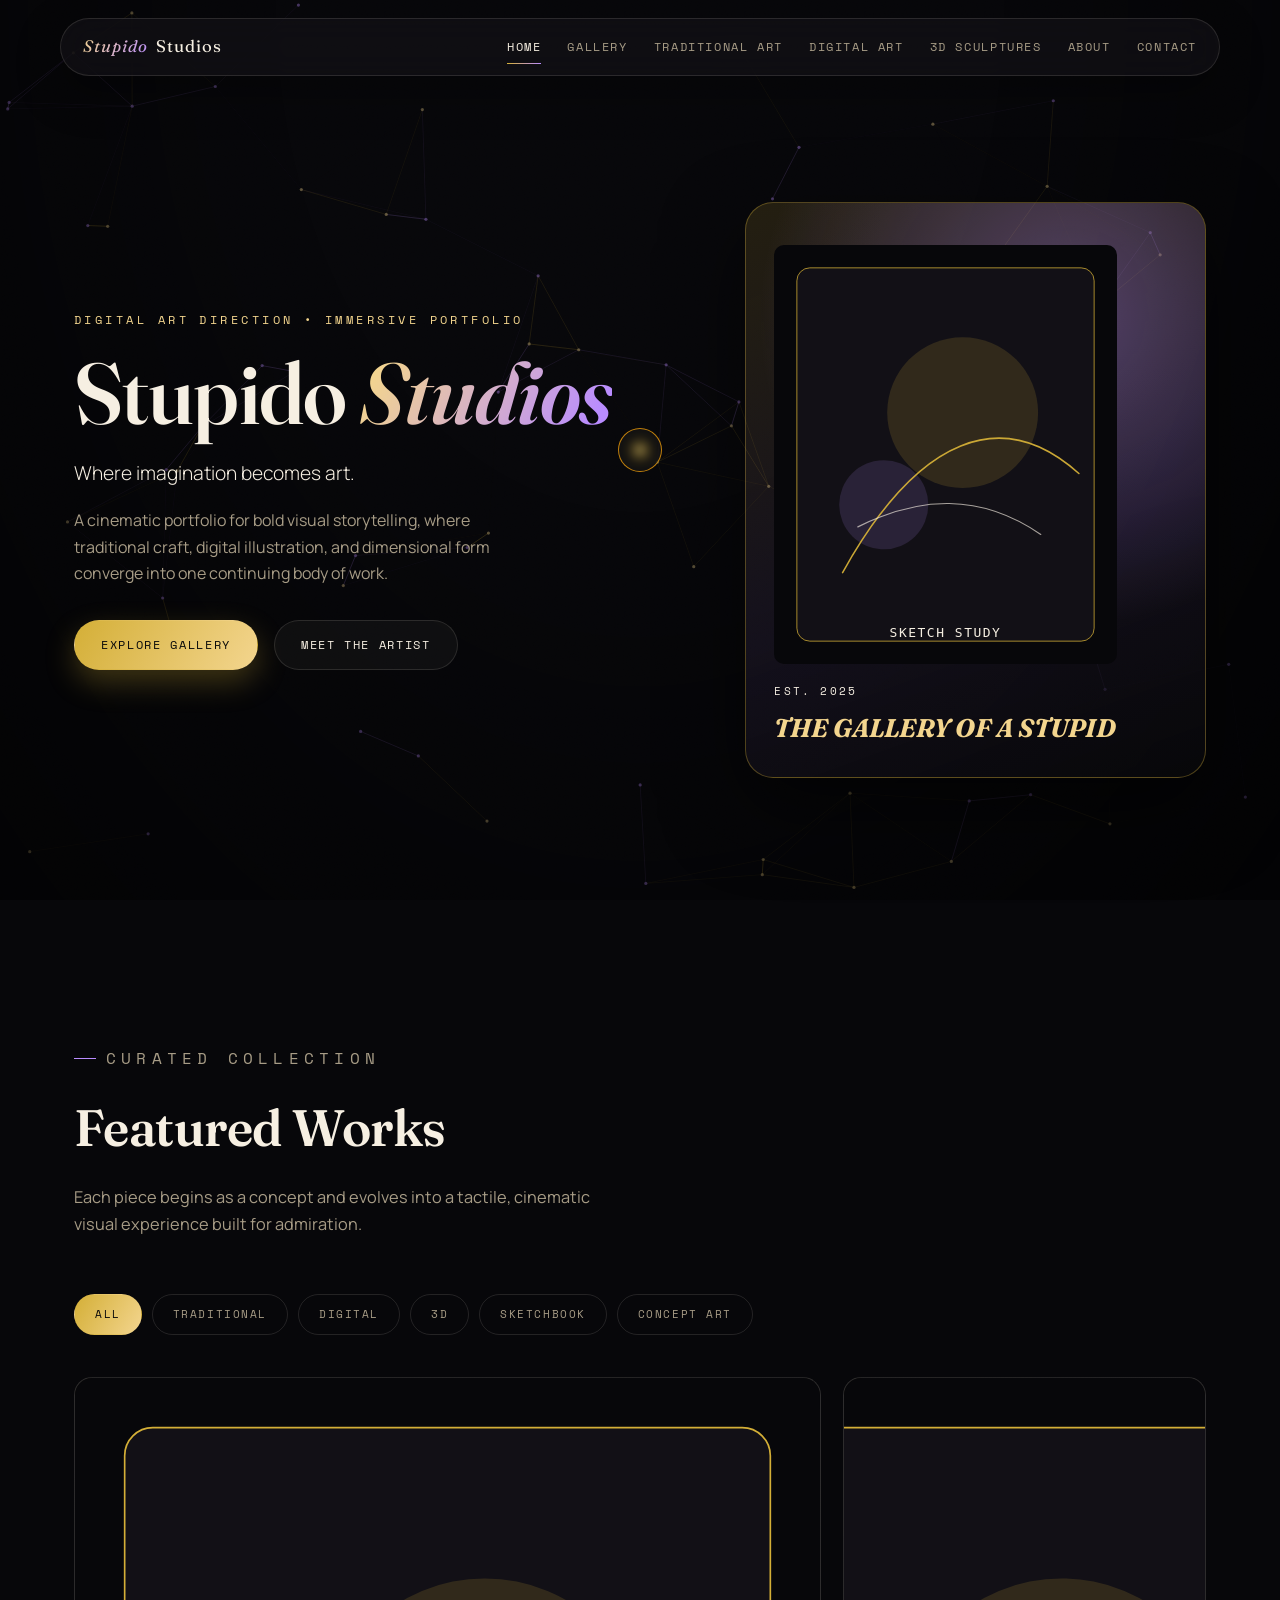
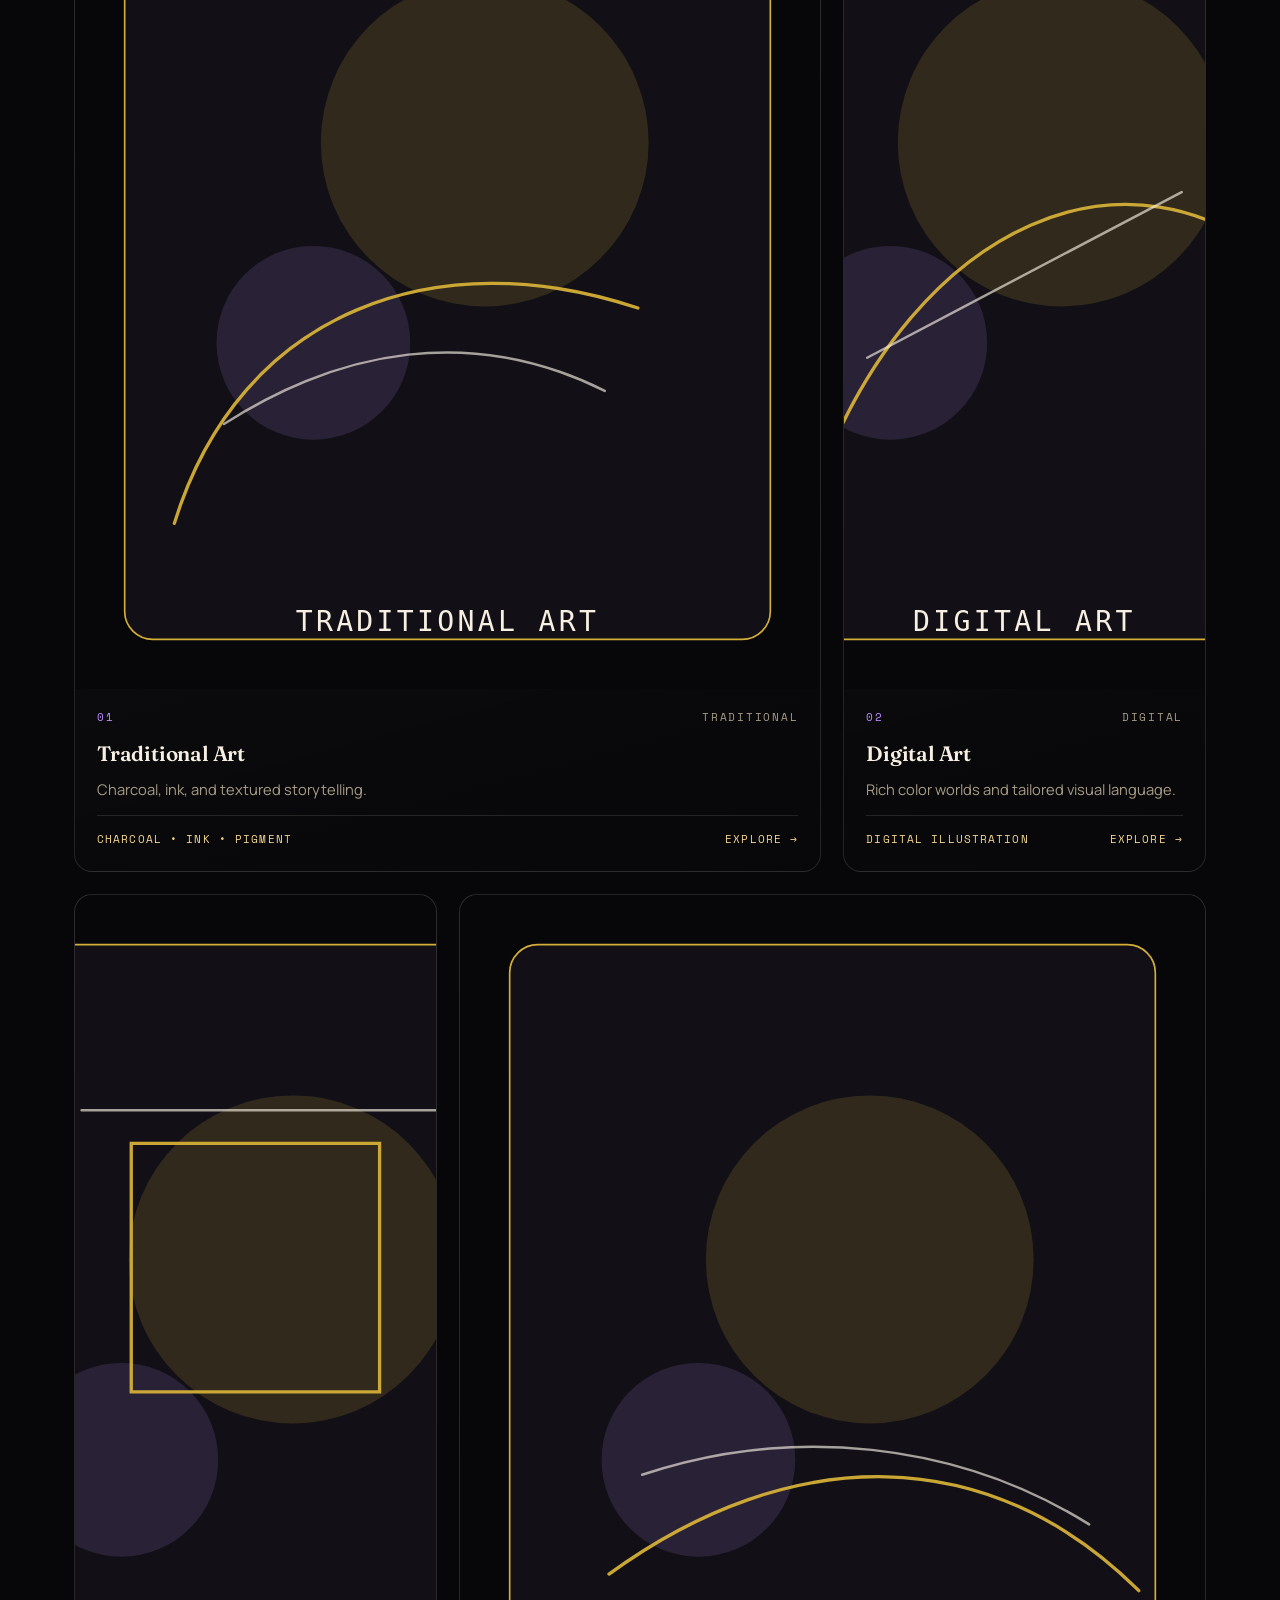
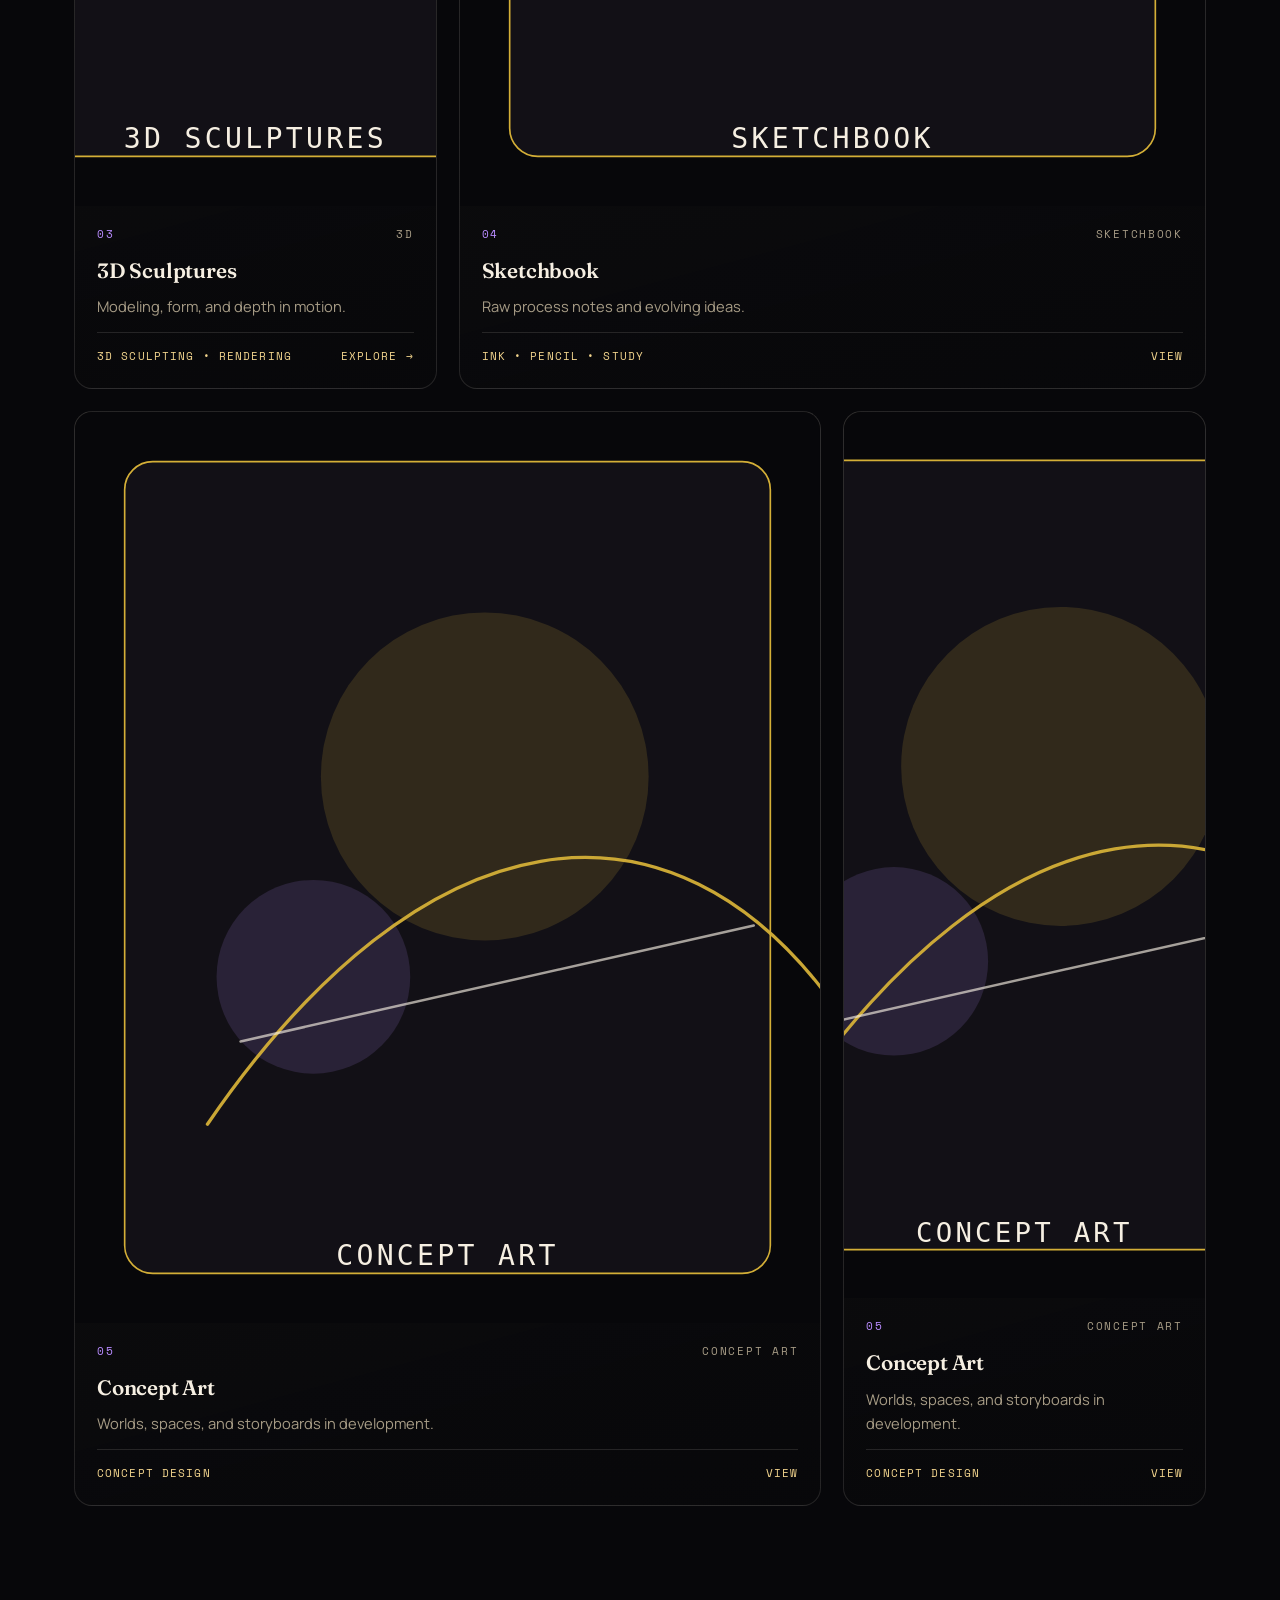
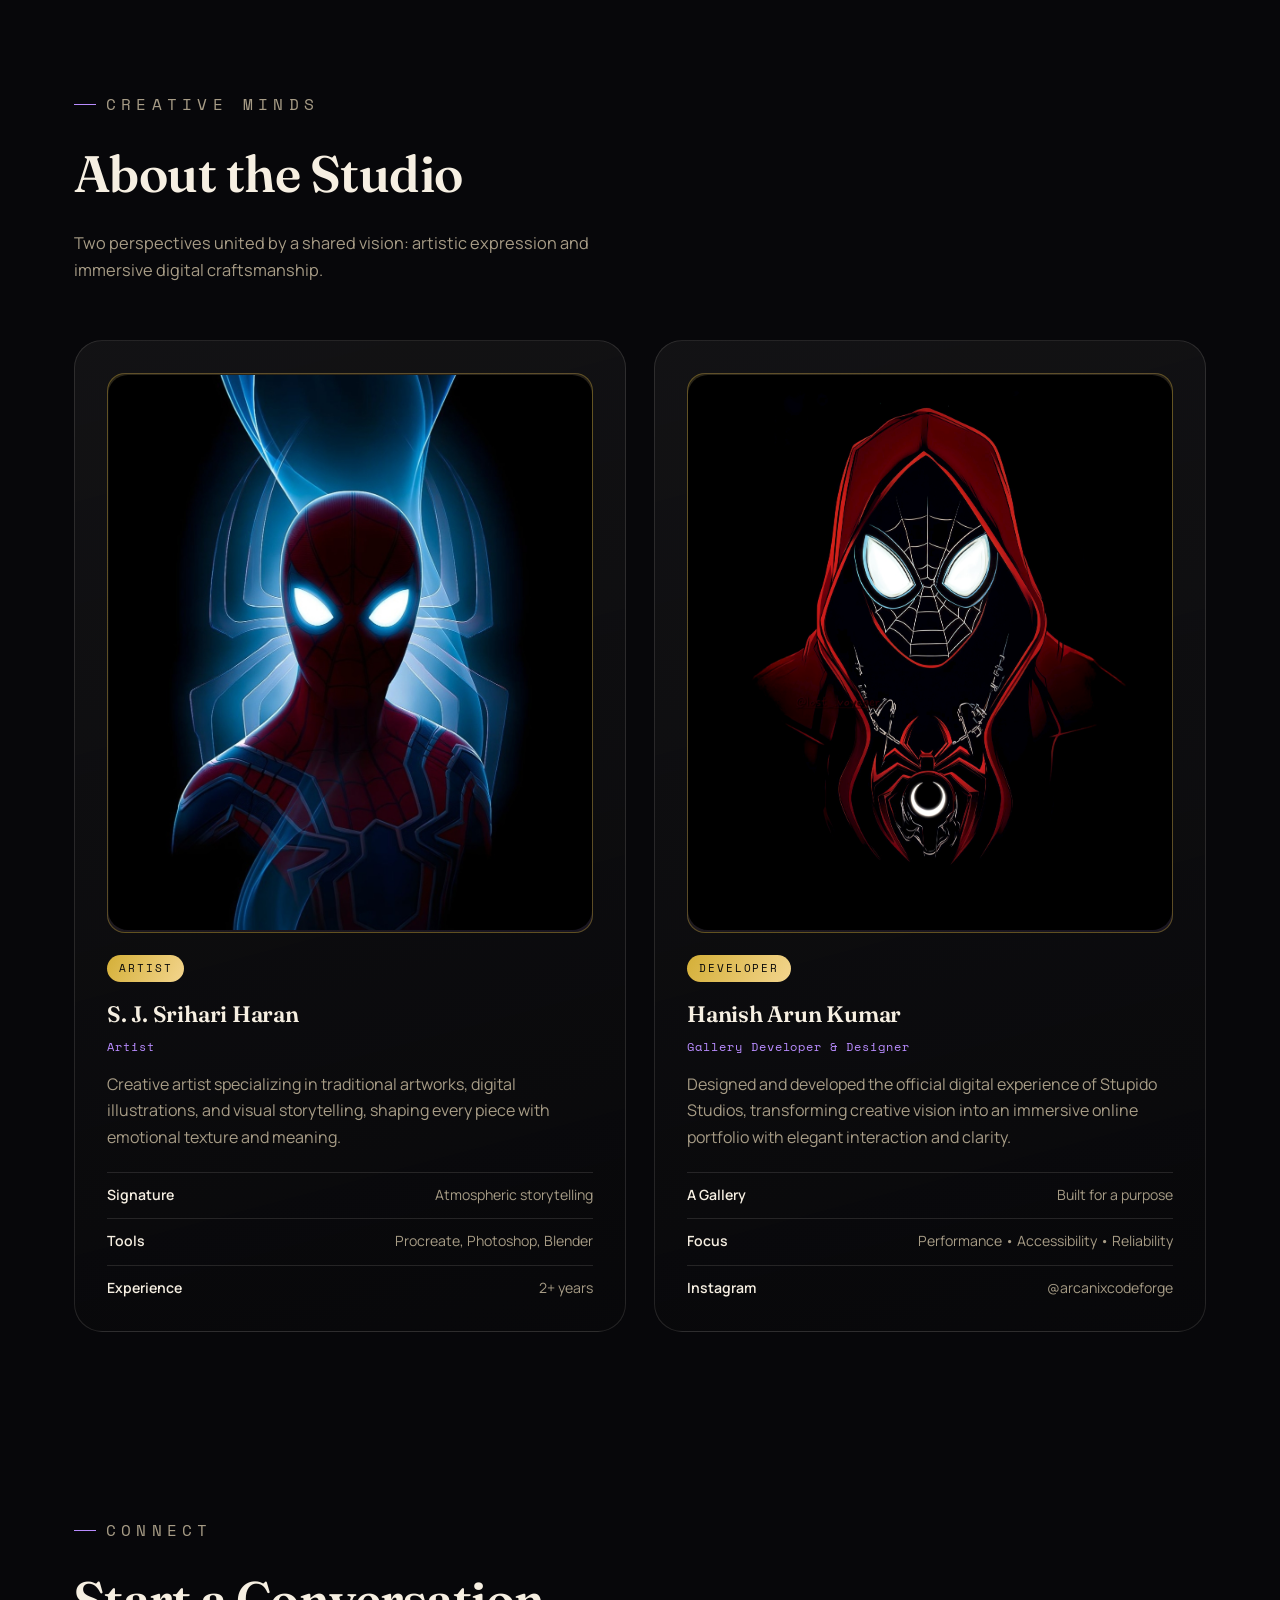
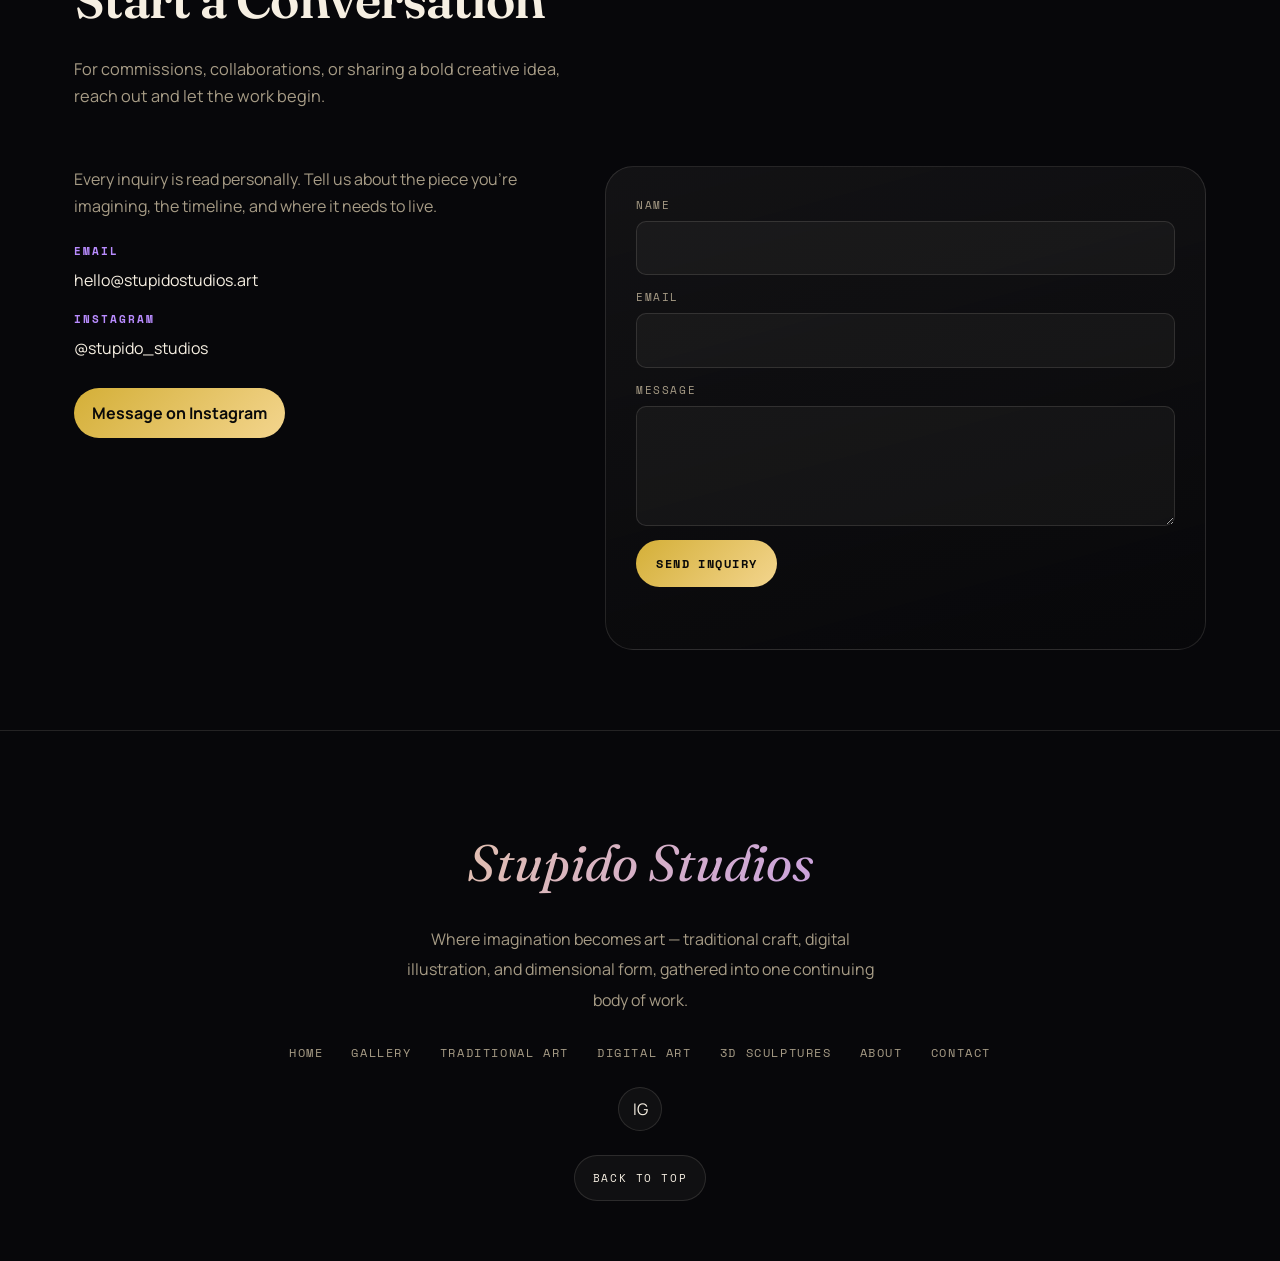
==== index.html @ 46f59fe4 "Add files via upload" ====
<!DOCTYPE html>
<!DOCTYPE html>
<html lang="en">
<head>
<meta charset="utf-8"/>
<meta content="width=device-width, initial-scale=1.0" name="viewport"/>
<meta content="Stupido Studios is a cinematic portfolio showcasing premium artwork, digital storytelling, and immersive creative direction." name="description"/>
<meta content="#07070a" name="theme-color"/>
<link href="data:image/svg+xml,%3Csvg xmlns='http://www.w3.org/2000/svg' viewBox='0 0 100 100'%3E%3Crect width='100' height='100' rx='20' fill='%2307070a'/%3E%3Ctext x='50' y='68' font-size='58' text-anchor='middle' fill='%23d4af37' font-family='Georgia,serif' font-style='italic'%3ES%3C/text%3E%3C/svg%3E" rel="icon"/>
<meta content="Stupido Studios | Premium Portfolio" property="og:title"/>
<meta content="Stupido Studios is a cinematic portfolio showcasing premium artwork, digital storytelling, and immersive creative direction." property="og:description"/>
<meta content="website" property="og:type"/>
<link href="index.html" rel="canonical"/>
<meta content="assets/traditional-art.svg" property="og:image"/>
<meta content="index.html" property="og:url"/>
<title>Stupido Studios | Premium Portfolio</title>
<script>document.documentElement.classList.add('js');</script>
<link href="https://fonts.googleapis.com" rel="preconnect"/>
<link crossorigin="" href="https://fonts.gstatic.com" rel="preconnect"/>
<link href="https://fonts.googleapis.com/css2?family=Fraunces:ital,opsz,wght@0,9..144,300;0,9..144,600;1,9..144,500;1,9..144,600&amp;family=Manrope:wght@300;400;500;600;700;800&amp;family=Space+Mono:wght@400;700&amp;display=swap" rel="stylesheet"/>
<link href="styles.css" rel="stylesheet"/>
<script type="application/ld+json">{
  "@context": "https://schema.org",
  "@graph": [
    {
      "@type": "Person",
      "@id": "index.html#artist",
      "name": "S. J. Srihari Haran",
      "url": "index.html",
      "sameAs": [
        "https://www.instagram.com/stupido_studios"
      ]
    },
    {
      "@type": "CreativeWork",
      "@id": "index.html#traditional-art",
      "name": "Traditional Art",
      "description": "Traditional Art collection by S. J. Srihari Haran at Stupido Studios — an elegant online gallery of handmade artworks.",
      "creator": {
        "@id": "index.html#artist"
      },
      "url": "T_arts.html",
      "image": "assets/traditional-art.svg"
    },
    {
      "@type": "CreativeWork",
      "@id": "index.html#digital-art",
      "name": "Digital Art",
      "description": "Digital Art collection by S. J. Srihari Haran at Stupido Studios — vivid digital illustration and concept work.",
      "creator": {
        "@id": "index.html#artist"
      },
      "url": "Digi_arts.html",
      "image": "assets/nocturne-portrait.svg"
    },
    {
      "@type": "CreativeWork",
      "@id": "index.html#3d-sculptures",
      "name": "3D Sculptures",
      "description": "3D Sculpture collection by S. J. Srihari Haran at Stupido Studios — character, creature, and hard-surface design.",
      "creator": {
        "@id": "index.html#artist"
      },
      "url": "3D_sculpts.html",
      "image": "assets/character-sculpt.svg"
    }
  ]
}</script>
</head>
<body>
<a class="skip-link" href="#main-content">Skip to content</a>
<canvas aria-hidden="true" id="ink-canvas"></canvas>
<div aria-hidden="true" class="grain-overlay"></div>
<div aria-hidden="true" class="vignette"></div>
<div class="loading-screen" id="loading-screen">
<div class="loading-screen__content">
<div class="loading-mark">Stupido</div>
<div class="loading-screen__label">Studios</div>
<div class="loading-bar"><span></span></div>
</div>
</div>
<header class="site-header">
<a class="brand" href="index.html"><span>Stupido</span> Studios</a>
<button aria-expanded="false" aria-label="Toggle navigation" class="menu-toggle magnetic" type="button">☰</button>
<nav aria-label="Primary navigation" class="site-nav">
<a class="nav-link active" href="index.html#home">Home</a>
<a class="nav-link" href="index.html#gallery">Gallery</a>
<a class="nav-link" href="T_arts.html">Traditional Art</a>
<a class="nav-link" href="Digi_arts.html">Digital Art</a>
<a class="nav-link" href="3D_sculpts.html">3D Sculptures</a>
<a class="nav-link" href="index.html#about">About</a>
<a class="nav-link" href="index.html#contact">Contact</a>
</nav>
</header>
<main id="main-content">
<section class="hero" id="home">
<div class="hero-inner">
<div class="hero-content reveal">
<div class="hero-eyebrow-row"><span class="hero-kicker">Digital Art Direction • Immersive Portfolio</span></div>
<h1>Stupido <em>Studios</em></h1>
<p class="hero-subtitle">Where imagination becomes art.</p>
<p class="hero-intro">A cinematic portfolio for bold visual storytelling, where traditional craft, digital illustration, and dimensional form converge into one continuing body of work.</p>
<div class="hero-actions">
<a class="btn btn-primary magnetic" href="#gallery">Explore Gallery</a><a class="btn btn-secondary magnetic" href="#about">Meet the Artist</a>
</div>
</div>
<div aria-hidden="true" class="hero-plate reveal">
<div class="hero-plate-tag">

<img alt="Stupido Studios Logo" src="assets/sketch-study.svg" height="85%" width="85%" style="border-radius: 10px;"/><br>
  Est. 2025
  <strong>The Gallery of a Stupid</strong>

</div>
</div>
</div>
</section>
<section class="section" id="gallery">
<div class="section-heading reveal">
<p class="eyebrow">Curated Collection</p>
<h2>Featured Works</h2>
<p>Each piece begins as a concept and evolves into a tactile, cinematic visual experience built for admiration.</p>
</div>
<div class="gallery-filters reveal">
<button class="filter-chip magnetic active" data-filter="all" type="button">All</button>
<button class="filter-chip magnetic" data-filter="Traditional" type="button">Traditional</button>
<button class="filter-chip magnetic" data-filter="Digital" type="button">Digital</button>
<button class="filter-chip magnetic" data-filter="3D" type="button">3D</button>
<button class="filter-chip magnetic" data-filter="Sketchbook" type="button">Sketchbook</button>
<button class="filter-chip magnetic" data-filter="Concept Art" type="button">Concept Art</button>
</div>
<div class="gallery-grid">
<article class="plate reveal plate--wide" data-category="Traditional" data-description="Layered charcoal, ink, and pigment compositions that capture atmosphere and emotion through hand-crafted detail." data-dimensions="24 × 36 in" data-image="assets/traditional-art.svg" data-medium="Charcoal • Ink • Pigment" data-title="Traditional Art" data-year="2024">
<div class="plate-visual"><img alt="Traditional Art" data-srcset="" loading="lazy" sizes="(max-width: 720px) 100vw, (max-width: 980px) 50vw, 33vw" src="assets/traditional-art.svg"/></div>
<div class="plate-content">
<div class="plate-meta"><span>01</span><span>Traditional</span></div>
<h3>Traditional Art</h3>
<p>Charcoal, ink, and textured storytelling.</p>
<div class="plate-foot"><span>Charcoal • Ink • Pigment</span><a class="card-link" href="T_arts.html" onclick="event.stopPropagation()">Explore →</a></div>
</div>
</article>
<article class="plate reveal plate--tall" data-category="Digital" data-description="Vivid digital illustrations shaped by color, atmosphere, and visual rhythm for modern storytelling." data-dimensions="24 × 36 in" data-image="assets/digital-art.svg" data-medium="Digital Illustration" data-title="Digital Art" data-year="2025">
<div class="plate-visual"><img alt="Digital Art" data-srcset="" loading="lazy" sizes="(max-width: 720px) 100vw, (max-width: 980px) 50vw, 33vw" src="assets/digital-art.svg"/></div>
<div class="plate-content">
<div class="plate-meta"><span>02</span><span>Digital</span></div>
<h3>Digital Art</h3>
<p>Rich color worlds and tailored visual language.</p>
<div class="plate-foot"><span>Digital Illustration</span><a class="card-link" href="Digi_arts.html" onclick="event.stopPropagation()">Explore →</a></div>
</div>
</article>
<article class="plate reveal plate--tall" data-category="3D" data-description="Form-driven sculptural concepts that explore volume, shadow, and tactile depth." data-dimensions="24 × 36 in" data-image="assets/3d-sculptures.svg" data-medium="3D Sculpting • Rendering" data-title="3D Sculptures" data-year="2024">
<div class="plate-visual"><img alt="3D Sculptures" data-srcset="" loading="lazy" sizes="(max-width: 720px) 100vw, (max-width: 980px) 50vw, 33vw" src="assets/3d-sculptures.svg"/></div>
<div class="plate-content">
<div class="plate-meta"><span>03</span><span>3D</span></div>
<h3>3D Sculptures</h3>
<p>Modeling, form, and depth in motion.</p>
<div class="plate-foot"><span>3D Sculpting • Rendering</span><a class="card-link" href="3D_sculpts.html" onclick="event.stopPropagation()">Explore →</a></div>
</div>
</article>
<article class="plate reveal plate--wide" data-category="Sketchbook" data-description="Loose studies, rapid explorations, and ideas that reveal the process beneath the final image." data-dimensions="11 × 14 in" data-image="assets/sketchbook.svg" data-medium="Ink • Pencil • Study" data-title="Sketchbook" data-year="2023">
<div class="plate-visual"><img alt="Sketchbook" data-srcset="" loading="lazy" sizes="(max-width: 720px) 100vw, (max-width: 980px) 50vw, 33vw" src="assets/sketchbook.svg"/></div>
<div class="plate-content">
<div class="plate-meta"><span>04</span><span>Sketchbook</span></div>
<h3>Sketchbook</h3>
<p>Raw process notes and evolving ideas.</p>
<div class="plate-foot"><span>Ink • Pencil • Study</span><span>View</span></div>
</div>
</article>
<article class="plate reveal plate--large" data-category="Concept Art" data-description="World-building pieces designed to translate vision into striking visual direction and narrative clarity." data-dimensions="2400 × 3200 px" data-image="assets/concept-art.svg" data-medium="Concept Design" data-title="Concept Art" data-year="2025">
<div class="plate-visual"><img alt="Concept Art" data-srcset="" loading="lazy" sizes="(max-width: 720px) 100vw, (max-width: 980px) 50vw, 33vw" src="assets/concept-art.svg"/></div>
<div class="plate-content">
<div class="plate-meta"><span>05</span><span>Concept Art</span></div>
<h3>Concept Art</h3>
<p>Worlds, spaces, and storyboards in development.</p>
<div class="plate-foot"><span>Concept Design</span><span>View</span></div>
</div>
</article>
<article class="plate reveal plate--tall" data-category="Concept Art" data-description="World-building pieces designed to translate vision into striking visual direction and narrative clarity." data-dimensions="2400 × 3200 px" data-image="assets/concept-art.svg" data-medium="Concept Design" data-title="Concept Art" data-year="2025">
<div class="plate-visual"><img alt="Concept Art" data-srcset="" loading="lazy" sizes="(max-width: 720px) 100vw, (max-width: 980px) 50vw, 33vw" src="assets/concept-art.svg"/></div>
<div class="plate-content">
<div class="plate-meta"><span>05</span><span>Concept Art</span></div>
<h3>Concept Art</h3>
<p>Worlds, spaces, and storyboards in development.</p>
<div class="plate-foot"><span>Concept Design</span><span>View</span></div>
</div>
</article>
</div>
</section>
<section class="section" id="about">
<div class="section-heading reveal">
<p class="eyebrow">Creative Minds</p>
<h2>About the Studio</h2>
<p>Two perspectives united by a shared vision: artistic expression and immersive digital craftsmanship.</p>
</div>
<div class="about-grid">
<article class="profile-card reveal">
<div class="profile-portrait"><img alt="Artist Portrait" src="assets/artist-portrait.jpg" style= "max-height: 555px; height: 100%; width: 100%; object-fit: cover; border-radius: 20px;"/></div>
<div class="badge">Artist</div>
<h3>S. J. Srihari Haran</h3>
<p class="role">Artist</p>
<p>Creative artist specializing in traditional artworks, digital illustrations, and visual storytelling, shaping every piece with emotional texture and meaning.</p>
<div class="stat-list">
<div class="stat-item"><strong>Signature</strong><span>Atmospheric storytelling</span></div>
<div class="stat-item"><strong>Tools</strong><span>Procreate, Photoshop, Blender</span></div>
<div class="stat-item"><strong>Experience</strong><span>2+ years</span></div>
</div>
</article>
<article class="profile-card reveal">
<div class="profile-portrait"><img alt="Developer Portrait" src="assets/developer-portrait.png" style= "max-height: 555px; height: 100%; width: 100%; object-fit: cover; border-radius: 20px;"/></div>
<div class="badge">Developer</div>
<h3>Hanish Arun Kumar</h3>
<p class="role">Gallery Developer &amp; Designer</p>
<p>Designed and developed the official digital experience of Stupido Studios, transforming creative vision into an immersive online portfolio with elegant interaction and clarity.</p>
<div class="stat-list">
<div class="stat-item"><strong>A Gallery</strong><span>Built for a purpose</span></div>
<div class="stat-item"><strong>Focus</strong><span>Performance • Accessibility • Reliability</span></div>
<div class="stat-item"><strong>Instagram</strong><span>@arcanixcodeforge</span></div>
</div>
</article>
</div>
</section>
<section class="section" id="contact">
<div class="section-heading reveal">
<p class="eyebrow">Connect</p>
<h2>Start a Conversation</h2>
<p>For commissions, collaborations, or sharing a bold creative idea, reach out and let the work begin.</p>
</div>
<div class="contact-grid">
<div class="contact-info reveal">
<p>Every inquiry is read personally. Tell us about the piece you're imagining, the timeline, and where it needs to live.</p>
<div class="contact-detail">
<strong>Email</strong>
<span>hello@stupidostudios.art</span>
</div>
<div class="contact-detail">
<strong>Instagram</strong>
<span>@stupido_studios</span>
</div>
<a class="contact-link" href="https://www.instagram.com/stupido_studios" rel="noopener noreferrer" target="_blank">Message on Instagram</a>
</div>
<div class="contact-form reveal">
<form>
<div class="field">
<label for="name">Name</label>
<input class="input" id="name" name="name" required="" type="text"/>
</div>
<div class="field">
<label for="email">Email</label>
<input class="input" id="email" name="email" required="" type="email"/>
</div>
<div class="field">
<label for="message">Message</label>
<textarea class="input" id="message" name="message" required=""></textarea>
</div>
<button class="form-submit" type="submit">Send Inquiry</button>
<p aria-live="polite" class="form-status" id="form-status"></p>
</form>
</div>
</div>
</section>
</main>
<footer class="site-footer">
<div class="footer-content reveal">
<div class="footer-mark">Stupido Studios</div>
<p class="footer-quote">Where imagination becomes art — traditional craft, digital illustration, and dimensional form, gathered into one continuing body of work.</p>
<nav aria-label="Quick links" class="footer-links">
<a href="index.html">Home</a>
<a href="index.html#gallery">Gallery</a>
<a href="T_arts.html">Traditional Art</a>
<a href="Digi_arts.html">Digital Art</a>
<a href="3D_sculpts.html">3D Sculptures</a>
<a href="index.html#about">About</a>
<a href="index.html#contact">Contact</a>
</nav>
<div class="footer-socials">
<a aria-label="Instagram" href="https://www.instagram.com/stupido_studios" rel="noopener noreferrer" target="_blank">IG</a>
</div>
<button class="back-to-top" type="button">Back to top</button>
</div>
</footer>
<div aria-label="Artwork preview" aria-modal="true" class="lightbox" id="lightbox" role="dialog">
<div class="lightbox-card">
<button aria-label="Close preview" class="lightbox-close" type="button">×</button>
<div class="lightbox-image" id="lightbox-image"></div>
<div class="lightbox-body">
<h3 id="lightbox-title"></h3>
<p id="lightbox-description"></p>
<div class="lightbox-meta" id="lightbox-meta"></div>
<div class="lightbox-toolbar">
<div>
<button aria-label="Previous artwork" id="lightbox-prev" type="button">← Prev</button>
<button aria-label="Next artwork" id="lightbox-next" type="button">Next →</button>
</div>
<button id="lightbox-zoom" type="button">Zoom</button>
</div>
</div>
</div>
</div>
<script defer="True" src="script.js"></script></body>
</html>
---- styles.css ----
/* ============================================================
   STUPIDO STUDIOS — shared design system
   This block is identical, byte-for-byte, on every page.
   ============================================================ */
:root {
    --void: #07070a;
    --void-soft: #101014;
    --ink: #121016;
    --ink-glass: rgba(20, 18, 24, 0.62);
    --panel: rgba(246, 239, 226, 0.045);
    --panel-strong: rgba(246, 239, 226, 0.08);
    --parchment: #f6efe2;
    --muted: #a79c86;
    --muted-dim: #726a5c;
    --gold: #d4af37;
    --gold-bright: #f3d58e;
    --volt: #b98cff;
    --volt-soft: rgba(185, 140, 255, 0.22);
    --border: rgba(246, 239, 226, 0.12);
    --border-gold: rgba(212, 175, 55, 0.35);
    --shadow: 0 30px 80px rgba(0, 0, 0, 0.55);
    --radius-lg: 28px;
    --radius-md: 18px;
    --radius-sm: 10px;
    --ease: cubic-bezier(.16, 1, .3, 1);
    --font-display: "Fraunces", "Times New Roman", serif;
    --font-body: "Manrope", "Segoe UI", sans-serif;
    --font-mono: "Space Mono", "Courier New", monospace;
}

* {
    box-sizing: border-box;
    margin: 0;
    padding: 0;
}

html {
    scroll-behavior: smooth;
}

html,
body {
    background: var(--void);
}

body {
    font-family: var(--font-body);
    color: var(--parchment);
    line-height: 1.65;
    overflow-x: hidden;
    min-height: 100vh;
    position: relative;
}

a {
    color: inherit;
    text-decoration: none;
}

button {
    font: inherit;
}

img {
    max-width: 100%;
    display: block;
}

h1,
h2,
h3 {
    font-family: var(--font-display);
    font-weight: 600;
    letter-spacing: -0.01em;
}

::selection {
    background: var(--gold);
    color: #0a0a0a;
}

::-webkit-scrollbar {
    width: 10px;
}

::-webkit-scrollbar-track {
    background: var(--void);
}

::-webkit-scrollbar-thumb {
    background: linear-gradient(var(--gold), var(--volt));
    border-radius: 10px;
}

:focus-visible {
    outline: 2px solid var(--volt);
    outline-offset: 3px;
    border-radius: 4px;
}

.skip-link {
    position: absolute;
    left: -999px;
    top: 0;
    background: var(--parchment);
    color: #0a0a0a;
    padding: 12px 18px;
    z-index: 4000;
    font-family: var(--font-mono);
    font-size: 0.85rem;
}

.skip-link:focus {
    left: 16px;
    top: 16px;
}

.sr-only {
    position: absolute;
    width: 1px;
    height: 1px;
    padding: 0;
    margin: -1px;
    overflow: hidden;
    clip: rect(0, 0, 0, 0);
    white-space: nowrap;
    border: 0;
}

/* ---------- Signature: generative ink-thread canvas ---------- */
#ink-canvas {
    position: fixed;
    inset: 0;
    z-index: 0;
    width: 100%;
    height: 100%;
    opacity: 0.65;
    pointer-events: none;
}

.grain-overlay {
    position: fixed;
    inset: 0;
    z-index: 1;
    pointer-events: none;
    opacity: 0.05;
    mix-blend-mode: overlay;
    background-image: url("data:image/svg+xml,%3Csvg xmlns='http://www.w3.org/2000/svg' width='120' height='120'%3E%3Cfilter id='n'%3E%3CfeTurbulence type='fractalNoise' baseFrequency='0.9' numOctaves='2' stitchTiles='stitch'/%3E%3C/filter%3E%3Crect width='100%25' height='100%25' filter='url(%23n)'/%3E%3C/svg%3E");
}

.vignette {
    position: fixed;
    inset: 0;
    z-index: 1;
    pointer-events: none;
    background: radial-gradient(ellipse at 50% 0%, transparent 40%, rgba(0, 0, 0, 0.55) 100%);
}

/* ---------- Custom cursor ---------- */
.cursor-dot,
.cursor-follower,
.cursor-label {
    position: fixed;
    pointer-events: none;
    z-index: 3000;
    top: 0;
    left: 0;
    transform: translate(-50%, -50%);
    transition: width .25s var(--ease), height .25s var(--ease), opacity .25s ease, border-color .25s ease, background .25s ease;
    will-change: transform;
}

.cursor-dot {
    width: 8px;
    height: 8px;
    border-radius: 50%;
    background: var(--gold-bright);
    box-shadow: 0 0 12px 2px rgba(255, 196, 0, 0.804);
}

.cursor-dot.active {
    width: 5px;
    height: 5px;
    background: var(--volt);
    box-shadow: 0 0 14px 3px rgba(223, 138, 18, 0.81);
}

.cursor-follower {
    width: 44px;
    height: 44px;
    border-radius: 50%;
    border: 1px solid rgba(255, 166, 0, 0.735);
    background: rgba(246, 239, 226, 0.03);
    backdrop-filter: blur(6px);
    mix-blend-mode: screen;
}

.cursor-follower.active {
    width: 78px;
    height: 78px;
    border-color: rgba(185, 140, 255, 0.55);
    background: rgba(185, 140, 255, 0.1);
}

.cursor-label {
    padding: 7px 14px;
    border-radius: 999px;
    background: var(--parchment);
    color: #0a0a0a;
    font-family: var(--font-mono);
    font-size: 0.68rem;
    letter-spacing: 0.22em;
    text-transform: uppercase;
    opacity: 0;
    transform: translate(12px, -26px) scale(0.85);
}

.cursor-label.visible {
    opacity: 1;
    transform: translate(12px, -26px) scale(1);
}

@media (pointer: coarse) {

    .cursor-dot,
    .cursor-follower,
    .cursor-label {
        display: none;
    }
}

/* ---------- Loading screen ---------- */
.loading-screen {
    display: none;
    position: fixed;
    inset: 0;
    background: var(--void);
    display: grid;
    place-items: center;
    z-index: 9999;
    transition: opacity .9s var(--ease), visibility .9s var(--ease);
}

html.js .loading-screen {
    display: grid;
}

.loading-screen.fade-out {
    opacity: 0;
    visibility: hidden;
}

.loading-screen__content {
    text-align: center;
    max-width: 320px;
}

.loading-mark {
    font-family: var(--font-display);
    font-style: italic;
    font-size: 2.4rem;
    letter-spacing: 0.02em;
    margin-bottom: 18px;
    background: linear-gradient(120deg, var(--gold-bright), var(--volt));
    -webkit-background-clip: text;
    background-clip: text;
    color: transparent;
}

.loading-screen__label {
    font-family: var(--font-mono);
    font-size: 0.78rem;
    letter-spacing: 0.42em;
    text-transform: uppercase;
    color: var(--muted);
    margin-bottom: 16px;
}

.loading-bar {
    height: 2px;
    border-radius: 999px;
    background: rgba(246, 239, 226, 0.12);
    overflow: hidden;
}

.loading-bar span {
    display: block;
    width: 0;
    height: 100%;
    background: linear-gradient(90deg, var(--gold), var(--volt));
    animation: loadingBar 1.6s var(--ease) forwards;
}

@keyframes loadingBar {
    to {
        width: 100%;
    }
}

/* ---------- Header ---------- */
.site-header {
    position: fixed;
    top: 18px;
    left: 50%;
    transform: translateX(-50%);
    width: min(1160px, calc(100% - 32px));
    padding: 14px 22px;
    display: flex;
    align-items: center;
    justify-content: space-between;
    background: var(--ink-glass);
    backdrop-filter: blur(20px) saturate(140%);
    border: 1px solid var(--border);
    border-radius: 999px;
    box-shadow: 0 16px 44px rgba(0, 0, 0, 0.35);
    z-index: 1200;
    transition: background .35s ease, border-color .35s ease, box-shadow .35s ease;
}

.site-header.scrolled {
    background: rgba(10, 9, 12, 0.86);
    border-color: var(--border-gold);
    box-shadow: 0 18px 50px rgba(0, 0, 0, 0.5);
}

.brand {
    font-family: var(--font-display);
    font-size: 1.05rem;
    letter-spacing: 0.06em;
    display: flex;
    align-items: center;
    gap: 8px;
}

.brand span {
    font-style: italic;
    background: linear-gradient(120deg, var(--gold-bright), var(--volt));
    -webkit-background-clip: text;
    background-clip: text;
    color: transparent;
}

.menu-toggle {
    display: none;
    width: 40px;
    height: 40px;
    border-radius: 50%;
    border: 1px solid var(--border);
    background: transparent;
    color: var(--parchment);
    cursor: pointer;
    font-size: 1rem;
}

.site-nav {
    display: flex;
    align-items: center;
    gap: 26px;
}

.nav-link {
    position: relative;
    font-family: var(--font-mono);
    font-size: 0.72rem;
    letter-spacing: 0.14em;
    text-transform: uppercase;
    color: var(--muted);
    padding: 4px 0;
    transition: color .25s ease;
}

.nav-link::after {
    content: "";
    position: absolute;
    left: 0;
    bottom: -4px;
    width: 0;
    height: 1px;
    background: linear-gradient(90deg, var(--gold), var(--volt));
    transition: width .3s var(--ease);
}

.nav-link:hover,
.nav-link.active {
    color: var(--parchment);
}

.nav-link:hover::after,
.nav-link.active::after {
    width: 100%;
}

/* ---------- Buttons ---------- */
.btn {
    position: relative;
    display: inline-flex;
    align-items: center;
    justify-content: center;
    gap: 8px;
    padding: 14px 26px;
    border-radius: 999px;
    font-family: var(--font-mono);
    font-size: 0.74rem;
    letter-spacing: 0.14em;
    text-transform: uppercase;
    border: 1px solid transparent;
    cursor: pointer;
    isolation: isolate;
    overflow: hidden;
    transition: transform .35s var(--ease), box-shadow .35s ease;
}

.btn:active {
    transform: scale(0.97);
}

.btn-primary {
    color: #0a0a0a;
    background: linear-gradient(120deg, var(--gold), var(--gold-bright));
    box-shadow: 0 12px 30px rgba(212, 175, 55, 0.28);
}

.btn-primary:hover {
    box-shadow: 0 16px 40px rgba(212, 175, 55, 0.42);
    transform: translateY(-2px);
}

.btn-secondary {
    color: var(--parchment);
    border-color: var(--border);
    background: rgba(246, 239, 226, 0.04);
}

.btn-secondary:hover {
    border-color: var(--border-gold);
    background: rgba(212, 175, 55, 0.08);
}

.btn.pulse {
    animation: pulseKey .22s ease;
}

@keyframes pulseKey {
    50% {
        transform: scale(0.94);
    }
}

/* ---------- Layout helpers ---------- */
.section {
    position: relative;
    z-index: 2;
    max-width: 1180px;
    margin: 0 auto;
    padding: 140px 24px 40px;
}

.section-heading {
    max-width: 640px;
    margin-bottom: 56px;
}

.eyebrow {
    font-family: var(--font-mono);
    font-size: 0.72rem;
    letter-spacing: 0.32em;
    text-transform: uppercase;
    color: var(--volt);
    margin-bottom: 14px;
    display: inline-flex;
    align-items: center;
    gap: 10px;
}

.eyebrow::before {
    content: "";
    width: 22px;
    height: 1px;
    background: var(--volt);
}

.section-heading h2 {
    font-size: clamp(2.2rem, 4.4vw, 3.2rem);
    margin-bottom: 14px;
}

.section-heading p {
    color: var(--muted);
    font-size: 1.02rem;
    max-width: 520px;
}

/* ---------- Hero ---------- */
.hero {
    position: relative;
    z-index: 2;
    min-height: 100vh;
    display: flex;
    align-items: center;
    padding: 160px 24px 80px;
    max-width: 1180px;
    margin: 0 auto;
    gap: 40px;
}

.hero-inner {
    display: grid;
    grid-template-columns: 1.15fr 0.85fr;
    gap: 48px;
    align-items: center;
    width: 100%;
}

.hero-content {
    transition: transform .2s ease, filter .2s ease;
}

.hero-eyebrow-row {
    display: flex;
    align-items: center;
    gap: 12px;
    margin-bottom: 22px;
}

.hero-kicker {
    font-family: var(--font-mono);
    font-size: 0.72rem;
    letter-spacing: 0.3em;
    text-transform: uppercase;
    color: var(--gold-bright);
}

.hero h1 {
    font-size: clamp(3rem, 7vw, 5.4rem);
    line-height: 0.98;
    margin-bottom: 22px;
}

.hero h1 em {
    font-style: italic;
    background: linear-gradient(120deg, var(--gold-bright) 10%, var(--volt) 90%);
    -webkit-background-clip: text;
    background-clip: text;
    color: transparent;
}

.hero-subtitle {
    font-size: 1.2rem;
    color: var(--parchment);
    margin-bottom: 18px;
    font-weight: 300;
}

.hero-intro {
    color: var(--muted);
    max-width: 460px;
    margin-bottom: 34px;
    font-size: 1rem;
}

.hero-actions {
    display: flex;
    gap: 16px;
    flex-wrap: wrap;
}

.hero-plate {
    position: relative;
    aspect-ratio: 4/5;
    border-radius: var(--radius-lg);
    border: 1px solid var(--border-gold);
    background: linear-gradient(160deg, rgba(212, 175, 55, 0.14), rgba(185, 140, 255, 0.08) 60%, rgba(8, 8, 10, 0.9));
    overflow: hidden;
    display: flex;
    align-items: flex-end;
    padding: 28px;
    box-shadow: var(--shadow);
}

.hero-plate::before {
    content: "";
    position: absolute;
    inset: 0;
    background: radial-gradient(circle at 70% 20%, rgba(185, 140, 255, 0.35), transparent 55%);
    mix-blend-mode: screen;
}

.hero-plate-tag {
    font-family: var(--font-mono);
    font-size: 0.7rem;
    letter-spacing: 0.2em;
    text-transform: uppercase;
    color: var(--parchment);
    position: relative;
    z-index: 1;
}

.hero-plate-tag strong {
    display: block;
    font-family: var(--font-display);
    font-style: italic;
    font-size: 1.6rem;
    margin-top: 6px;
    letter-spacing: 0;
    color: var(--gold-bright);
}

/* ---------- Filter chips ---------- */
.gallery-filters {
    display: flex;
    flex-wrap: wrap;
    gap: 10px;
    margin-bottom: 42px;
}

.filter-chip {
    padding: 10px 20px;
    border-radius: 999px;
    border: 1px solid var(--border);
    background: transparent;
    color: var(--muted);
    font-family: var(--font-mono);
    font-size: 0.7rem;
    letter-spacing: 0.14em;
    text-transform: uppercase;
    cursor: pointer;
    transition: all .3s var(--ease);
}

.filter-chip:hover {
    border-color: var(--border-gold);
    color: var(--parchment);
}

.filter-chip.active {
    background: linear-gradient(120deg, var(--gold), var(--gold-bright));
    color: #0a0a0a;
    border-color: transparent;
}

/* ---------- Gallery / plate cards (shared everywhere) ---------- */
.gallery-grid {
    display: grid;
    grid-template-columns: repeat(12, minmax(0, 1fr));
    gap: 22px;
}

.plate {
    grid-column: span 4;
    position: relative;
    border-radius: var(--radius-md);
    border: 1px solid var(--border);
    background: linear-gradient(165deg, rgba(246, 239, 226, 0.05), rgba(8, 8, 10, 0.7));
    overflow: hidden;
    cursor: pointer;
    min-height: 340px;
    display: flex;
    flex-direction: column;
    transform-style: preserve-3d;
    transition: border-color .35s ease, box-shadow .35s ease, transform .12s linear;
    --pointer-x: 50%;
    --pointer-y: 50%;
}

.plate--wide {
    grid-column: span 8;
}

.plate--tall {
    grid-column: span 4;
    min-height: 460px;
}

.plate--large {
    grid-column: span 8;
    min-height: 460px;
}

.plate::before {
    content: "";
    position: absolute;
    inset: 0;
    background: radial-gradient(320px circle at var(--pointer-x) var(--pointer-y), rgba(212, 175, 55, 0.16), transparent 60%);
    opacity: 0;
    transition: opacity .35s ease;
    pointer-events: none;
}

.plate:hover {
    border-color: var(--border-gold);
    box-shadow: 0 26px 60px rgba(0, 0, 0, 0.5);
}

.plate:hover::before {
    opacity: 1;
}

.plate-visual {
    position: relative;
    flex: 1;
    display: grid;
    place-items: center;
    overflow: hidden;
    background: linear-gradient(160deg, rgba(212, 175, 55, 0.08), rgba(185, 140, 255, 0.05));
}

.plate-visual img {
    width: 100%;
    height: 100%;
    object-fit: cover;
    transition: transform .6s var(--ease);
}

.plate:hover .plate-visual img {
    transform: scale(1.06);
}

.plate-content {
    position: relative;
    z-index: 1;
    padding: 20px 22px 22px;
}

.plate-meta {
    display: flex;
    justify-content: space-between;
    align-items: center;
    font-family: var(--font-mono);
    font-size: 0.68rem;
    letter-spacing: 0.16em;
    text-transform: uppercase;
    color: var(--muted);
    margin-bottom: 10px;
}

.plate-meta span:first-child {
    color: var(--volt);
}

.plate-content h3 {
    font-size: 1.3rem;
    margin-bottom: 6px;
}

.plate-content p {
    color: var(--muted);
    font-size: 0.92rem;
}

.plate-foot {
    display: flex;
    justify-content: space-between;
    align-items: center;
    margin-top: 14px;
    padding-top: 14px;
    border-top: 1px solid var(--border);
    font-family: var(--font-mono);
    font-size: 0.7rem;
    letter-spacing: 0.1em;
    text-transform: uppercase;
    color: var(--gold-bright);
}

.plate-foot a,
.plate-foot span:last-child {
    color: var(--gold-bright);
}

/* ---------- About (index only) ---------- */
.about-grid {
    display: grid;
    grid-template-columns: 1fr 1fr;
    gap: 28px;
}

.profile-card {
    padding: 32px;
    border-radius: var(--radius-lg);
    border: 1px solid var(--border);
    background: linear-gradient(165deg, rgba(246, 239, 226, 0.05), rgba(8, 8, 10, 0.7));
}

.profile-portrait {
    height: 560px;
    border-radius: var(--radius-md);
    margin-bottom: 20px;
    display: grid;
    place-items: center;
    font-family: var(--font-mono);
    font-size: 0.7rem;
    letter-spacing: 0.2em;
    text-transform: uppercase;
    color: var(--muted);
    background: linear-gradient(160deg, rgba(212, 175, 55, 0.12), rgba(185, 140, 255, 0.08));
    border: 1px solid var(--border-gold);
}

.badge {
    display: inline-block;
    font-family: var(--font-mono);
    font-size: 0.66rem;
    letter-spacing: 0.18em;
    text-transform: uppercase;
    color: #0a0a0a;
    background: linear-gradient(120deg, var(--gold), var(--gold-bright));
    padding: 5px 12px;
    border-radius: 999px;
    margin-bottom: 14px;
}

.profile-card h3 {
    font-size: 1.4rem;
    margin-bottom: 4px;
}

.profile-card .role {
    color: var(--volt);
    font-family: var(--font-mono);
    font-size: 0.75rem;
    letter-spacing: 0.08em;
    margin-bottom: 14px;
}

.profile-card>p {
    color: var(--muted);
    margin-bottom: 22px;
}

.stat-list {
    display: grid;
    gap: 12px;
}

.stat-item {
    display: flex;
    justify-content: space-between;
    gap: 12px;
    font-size: 0.88rem;
    border-top: 1px solid var(--border);
    padding-top: 10px;
}

.stat-item strong {
    color: var(--parchment);
    font-weight: 600;
}

.stat-item span:last-child {
    color: var(--muted);
    text-align: right;
}

/* ---------- Contact (index only) ---------- */
.contact-grid {
    display: grid;
    grid-template-columns: 0.9fr 1.1fr;
    gap: 40px;
}

.contact-info p {
    color: var(--muted);
    margin-bottom: 24px;
}

.contact-detail {
    margin-bottom: 18px;
}

.contact-detail strong {
    display: block;
    font-family: var(--font-mono);
    font-size: 0.68rem;
    letter-spacing: 0.18em;
    text-transform: uppercase;
    color: var(--volt);
    margin-bottom: 6px;
}

.contact-link {
    display: inline-flex;
    align-items: center;
    gap: 8px;
    padding: 12px 18px;
    border-radius: 999px;
    background: linear-gradient(135deg, var(--gold), var(--gold-bright));
    color: #0a0a0a;
    font-weight: 700;
    margin-top: 8px;
}

.contact-form {
    padding: 30px;
    border-radius: var(--radius-lg);
    border: 1px solid var(--border);
    background: linear-gradient(165deg, rgba(246, 239, 226, 0.05), rgba(8, 8, 10, 0.7));
}

.contact-form form {
    display: grid;
    gap: 14px;
}

.field {
    display: grid;
    gap: 6px;
}

.field label {
    font-family: var(--font-mono);
    font-size: 0.68rem;
    letter-spacing: 0.14em;
    text-transform: uppercase;
    color: var(--muted);
}

.input {
    width: 100%;
    border: 1px solid var(--border);
    border-radius: var(--radius-sm);
    padding: 13px 14px;
    background: rgba(246, 239, 226, 0.04);
    color: var(--parchment);
    font: inherit;
    outline: none;
    transition: border-color .25s ease, box-shadow .25s ease;
}

.input:focus {
    border-color: var(--border-gold);
    box-shadow: 0 0 0 3px rgba(212, 175, 55, 0.16);
}

textarea.input {
    min-height: 120px;
    resize: vertical;
}

.form-submit {
    border: none;
    cursor: pointer;
    padding: 14px 20px;
    border-radius: 999px;
    background: linear-gradient(135deg, var(--gold), var(--gold-bright));
    color: #0a0a0a;
    font-weight: 700;
    width: max-content;
    font-family: var(--font-mono);
    font-size: 0.74rem;
    letter-spacing: 0.12em;
    text-transform: uppercase;
}

.form-status {
    min-height: 18px;
    font-size: 0.88rem;
    color: var(--gold-bright);
    font-family: var(--font-mono);
}

/* ---------- Footer (identical everywhere) ---------- */
.site-footer {
    position: relative;
    z-index: 2;
    padding: 90px 24px 60px;
    overflow: hidden;
    margin-top: 40px;
    border-top: 1px solid var(--border);
}

.footer-content {
    position: relative;
    z-index: 1;
    max-width: 900px;
    margin: 0 auto;
    text-align: center;
}

.footer-mark {
    font-family: var(--font-display);
    font-style: italic;
    font-size: clamp(2rem, 5vw, 3.2rem);
    background: linear-gradient(120deg, var(--gold-bright), var(--volt));
    -webkit-background-clip: text;
    background-clip: text;
    color: transparent;
    margin-bottom: 18px;
}

.footer-quote {
    color: var(--muted);
    font-size: 1rem;
    line-height: 1.9;
    margin-bottom: 24px;
    max-width: 480px;
    margin-inline: auto;
}

.footer-links {
    display: flex;
    justify-content: center;
    flex-wrap: wrap;
    gap: 10px 24px;
    margin-top: 14px;
}

.footer-links a {
    color: var(--muted);
    font-family: var(--font-mono);
    font-size: 0.72rem;
    letter-spacing: 0.14em;
    text-transform: uppercase;
    padding: 4px 2px;
    border-bottom: 1px solid transparent;
    transition: color .25s ease, border-color .25s ease;
}

.footer-links a:hover {
    color: var(--gold-bright);
    border-color: var(--border-gold);
}

.footer-socials {
    display: flex;
    justify-content: center;
    flex-wrap: wrap;
    gap: 10px;
    margin-top: 20px;
}

.footer-socials a {
    width: 44px;
    height: 44px;
    display: grid;
    place-items: center;
    border-radius: 50%;
    border: 1px solid var(--border);
    background: rgba(246, 239, 226, 0.04);
    transition: transform .25s ease, border-color .25s ease, color .25s ease;
}

.footer-socials a:hover {
    transform: translateY(-4px);
    border-color: var(--border-gold);
    color: var(--gold-bright);
}

.back-to-top {
    margin-top: 24px;
    padding: 13px 18px;
    border-radius: 999px;
    border: 1px solid var(--border);
    background: rgba(246, 239, 226, 0.04);
    color: var(--parchment);
    cursor: pointer;
    font-family: var(--font-mono);
    font-size: 0.7rem;
    letter-spacing: 0.14em;
    text-transform: uppercase;
}

.back-to-top:hover {
    border-color: var(--border-gold);
}

/* ---------- Lightbox (identical everywhere) ---------- */
.lightbox {
    position: fixed;
    inset: 0;
    background: rgba(4, 4, 6, 0.86);
    backdrop-filter: blur(20px);
    display: none;
    align-items: center;
    justify-content: center;
    padding: 24px;
    z-index: 2000;
}

.lightbox.active {
    display: flex;
}

.lightbox-card {
    width: min(880px, 100%);
    border-radius: var(--radius-lg);
    overflow: hidden;
    border: 1px solid var(--border-gold);
    background: linear-gradient(160deg, rgba(24, 22, 28, 0.98), rgba(6, 6, 8, 0.98));
    box-shadow: var(--shadow);
    position: relative;
}

.lightbox-image {
    min-height: 320px;
    display: grid;
    place-items: center;
    padding: 0;
    background: linear-gradient(155deg, rgba(212, 175, 55, 0.18), rgba(185, 140, 255, 0.1));
    color: var(--parchment);
    overflow: hidden;
    transition: transform .3s var(--ease);
}

.lightbox-image img {
    width: 100%;
    height: 100%;
    max-height: 60vh;
    object-fit: cover;
}

.lightbox-body {
    padding: 26px 30px 30px;
}

.lightbox-body h3 {
    font-size: 1.5rem;
    margin-bottom: 8px;
}

.lightbox-body p {
    color: var(--muted);
    line-height: 1.8;
}

.lightbox-meta {
    display: grid;
    gap: 8px;
    margin-top: 16px;
    color: var(--muted);
    font-family: var(--font-mono);
    font-size: 0.82rem;
}

.lightbox-meta strong {
    color: var(--parchment);
}

.lightbox-toolbar {
    display: flex;
    justify-content: space-between;
    align-items: center;
    gap: 10px;
    margin-top: 18px;
    flex-wrap: wrap;
}

.lightbox-toolbar button {
    padding: 11px 14px;
    border-radius: 999px;
    border: 1px solid var(--border);
    background: rgba(246, 239, 226, 0.04);
    color: var(--parchment);
    cursor: pointer;
    font-family: var(--font-mono);
    font-size: 0.7rem;
    letter-spacing: 0.08em;
}

.lightbox-toolbar button:hover {
    border-color: var(--border-gold);
}

.lightbox-close {
    position: absolute;
    top: 16px;
    right: 16px;
    width: 42px;
    height: 42px;
    border: none;
    border-radius: 50%;
    background: rgba(246, 239, 226, 0.12);
    color: var(--parchment);
    cursor: pointer;
    font-size: 1.2rem;
    z-index: 2;
}

.lightbox-close:hover {
    background: var(--volt);
    color: #0a0a0a;
}

/* ---------- Reveal-on-scroll ---------- */
html.js .reveal {
    opacity: 0;
    transform: translateY(28px) scale(0.98);
    transition: opacity .9s var(--ease), transform .9s var(--ease);
}

html.js .reveal.visible {
    opacity: 1;
    transform: translateY(0) scale(1);
}

html:not(.js) .reveal {
    opacity: 1;
    transform: none;
}

/* ---------- Responsive ---------- */
@media (max-width: 980px) {
    .hero-inner {
        grid-template-columns: 1fr;
    }

    .hero-plate {
        max-width: 380px;
        margin: 0 auto;
    }

    .about-grid,
    .contact-grid {
        grid-template-columns: 1fr;
    }

    .gallery-grid {
        grid-template-columns: repeat(8, minmax(0, 1fr));
    }

    .plate {
        grid-column: span 4;
    }

    .plate--wide,
    .plate--large {
        grid-column: span 8;
    }
}

@media (max-width: 720px) {
    .site-header {
        padding: 12px 16px;
    }

    .menu-toggle {
        display: grid;
        place-items: center;
    }

    .site-nav {
        position: absolute;
        top: calc(100% + 10px);
        right: 0;
        flex-direction: column;
        align-items: flex-start;
        width: min(280px, calc(100vw - 32px));
        padding: 18px;
        border-radius: var(--radius-md);
        background: rgba(8, 8, 10, 0.97);
        border: 1px solid var(--border);
        opacity: 0;
        pointer-events: none;
        transform: translateY(-8px);
        transition: all .3s var(--ease);
    }

    .site-nav.open {
        opacity: 1;
        pointer-events: auto;
        transform: translateY(0);
    }

    .hero {
        padding-top: 140px;
    }

    .hero-actions {
        flex-direction: column;
        align-items: stretch;
    }

    .gallery-grid {
        grid-template-columns: 1fr;
    }

    .plate,
    .plate--wide,
    .plate--tall,
    .plate--large {
        grid-column: span 1;
        min-height: 300px;
    }
}

@media (prefers-reduced-motion: reduce) {

    *,
    *::before,
    *::after {
        animation-duration: 0.01ms !important;
        animation-iteration-count: 1 !important;
        transition-duration: 0.01ms !important;
        scroll-behavior: auto !important;
    }

    #ink-canvas {
        display: none;
    }
}
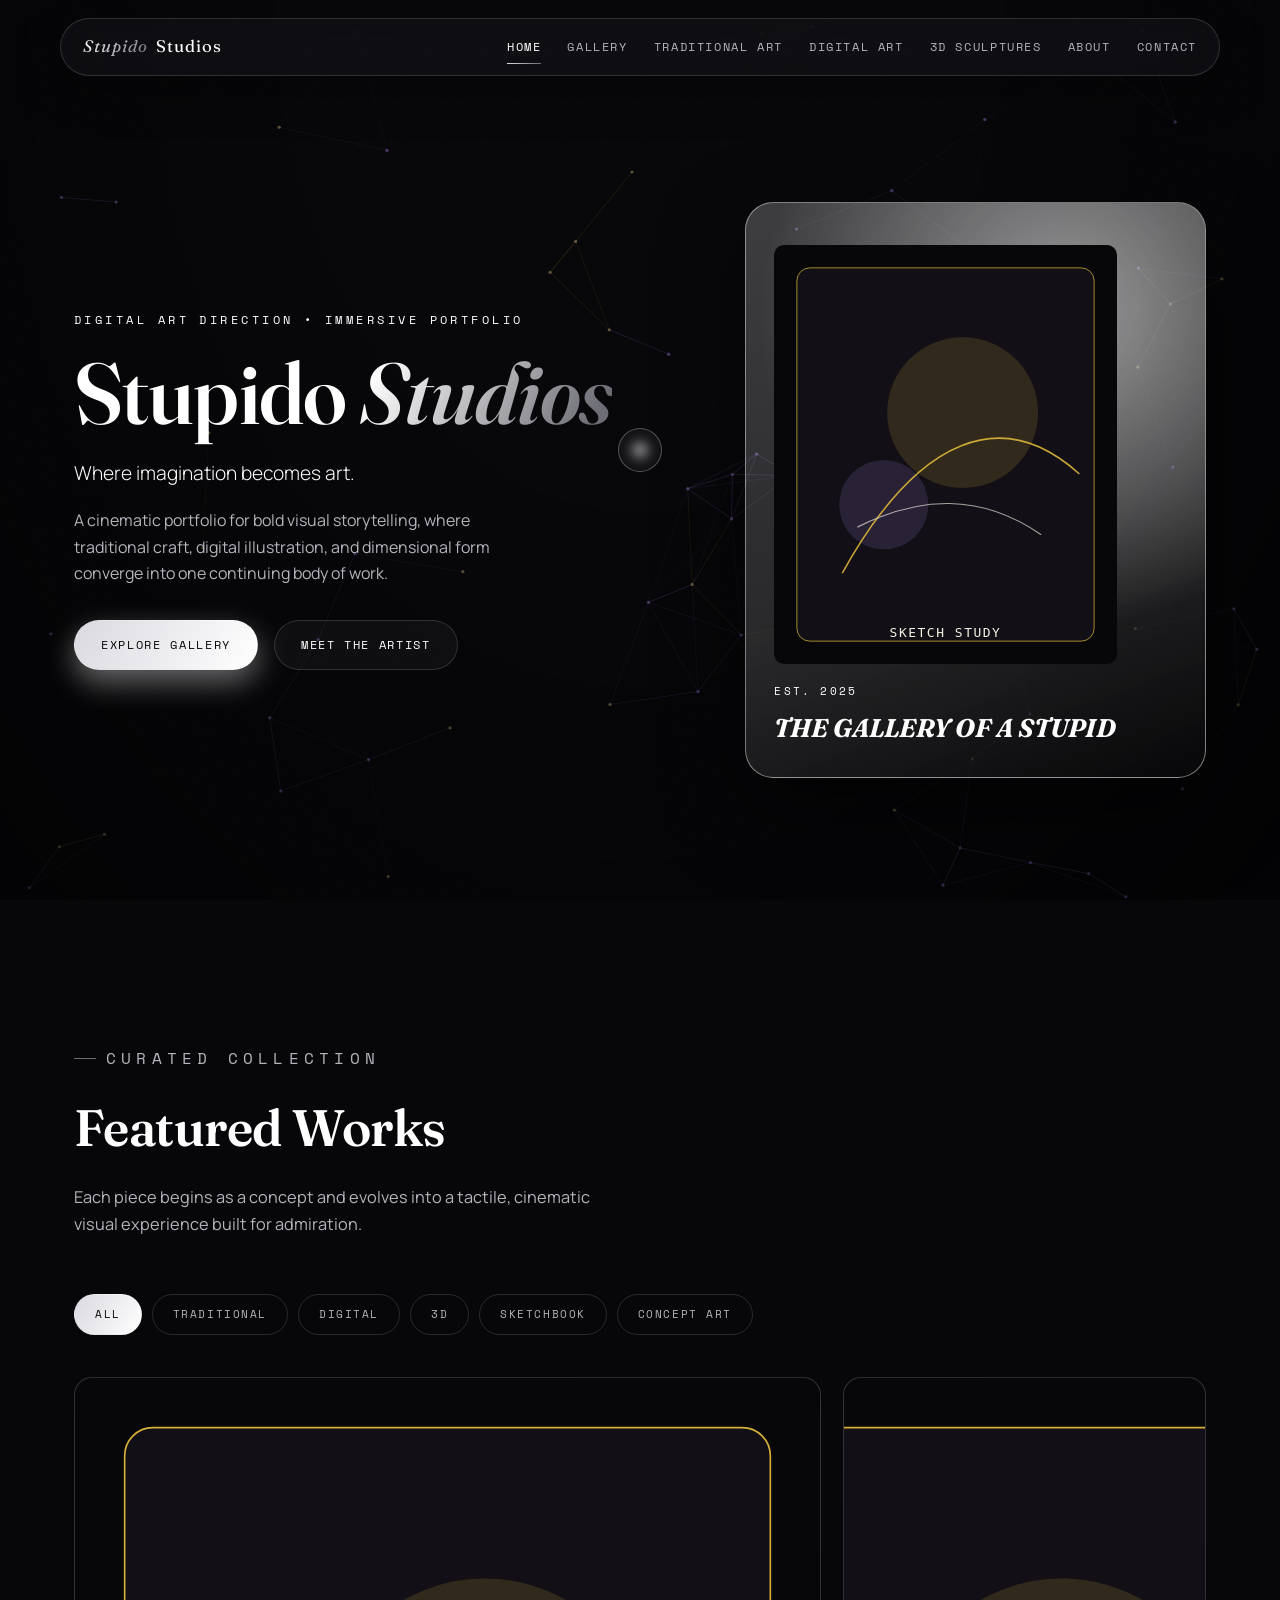
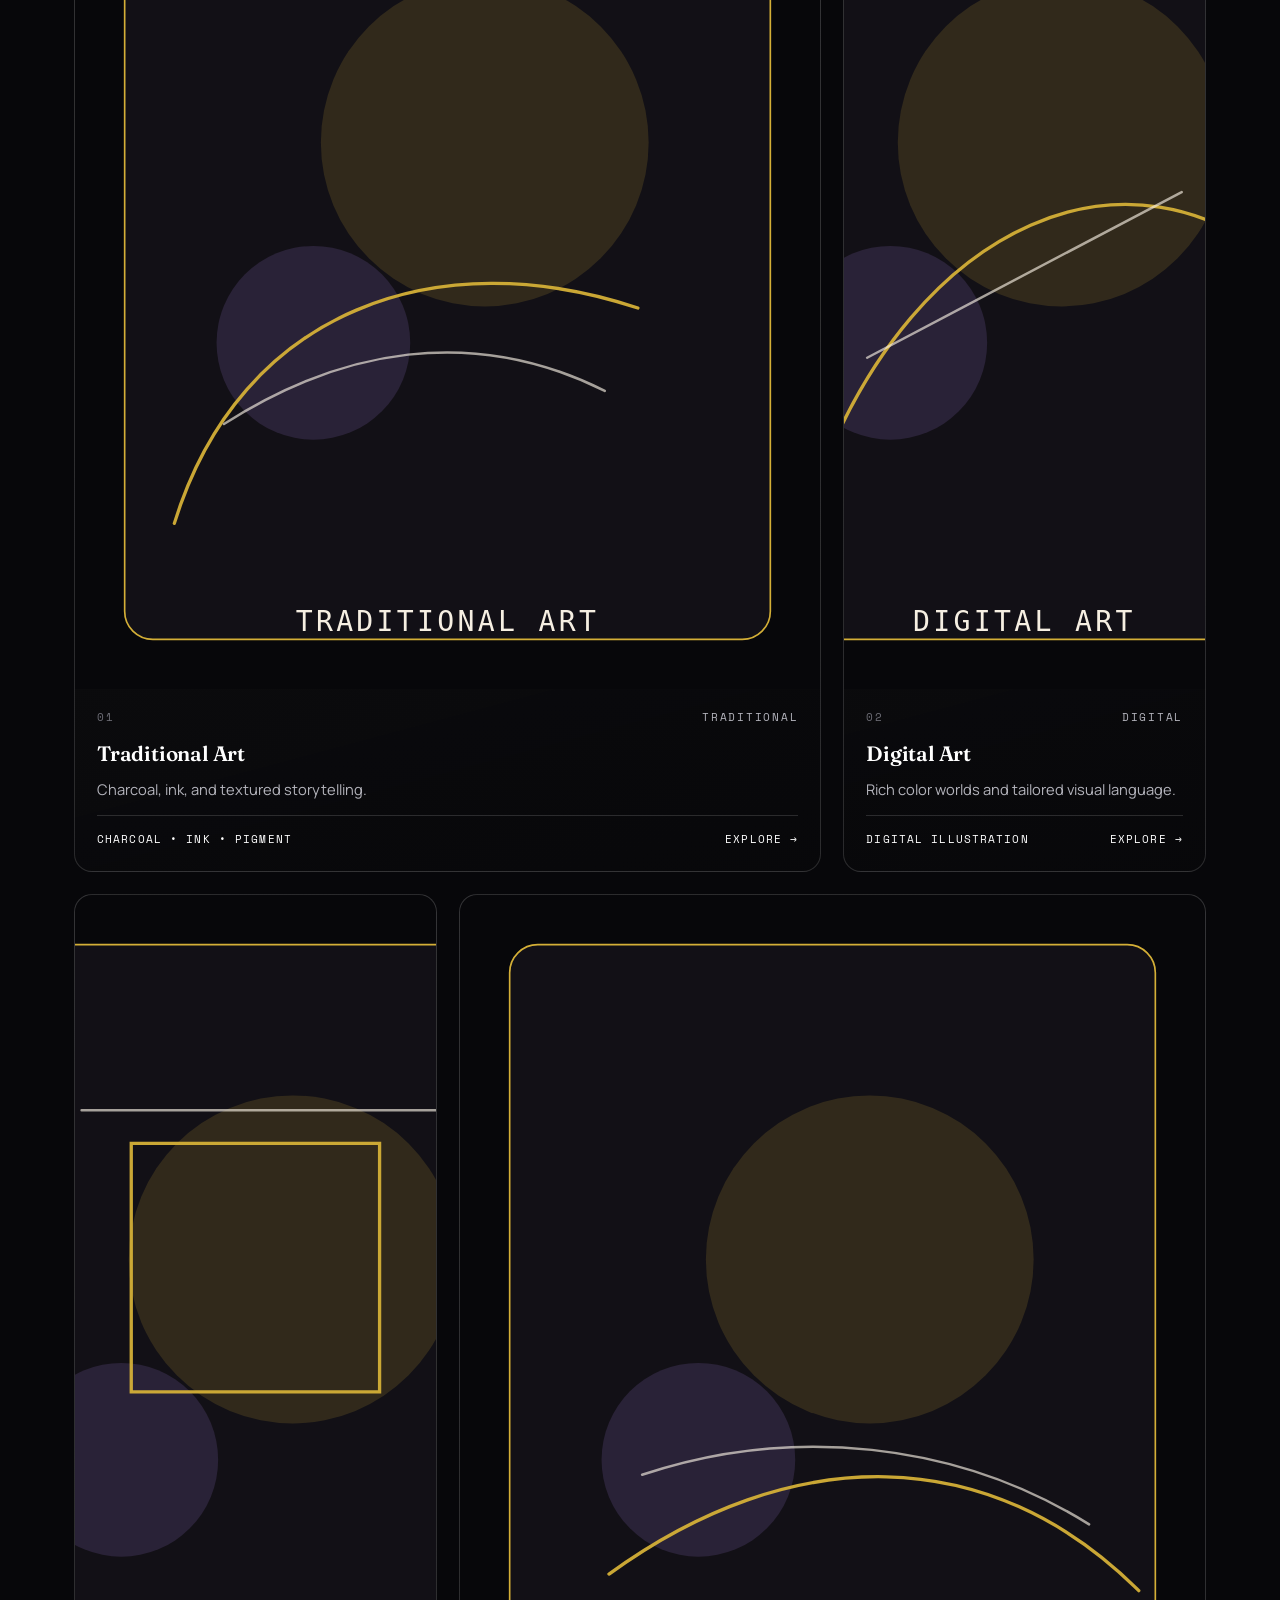
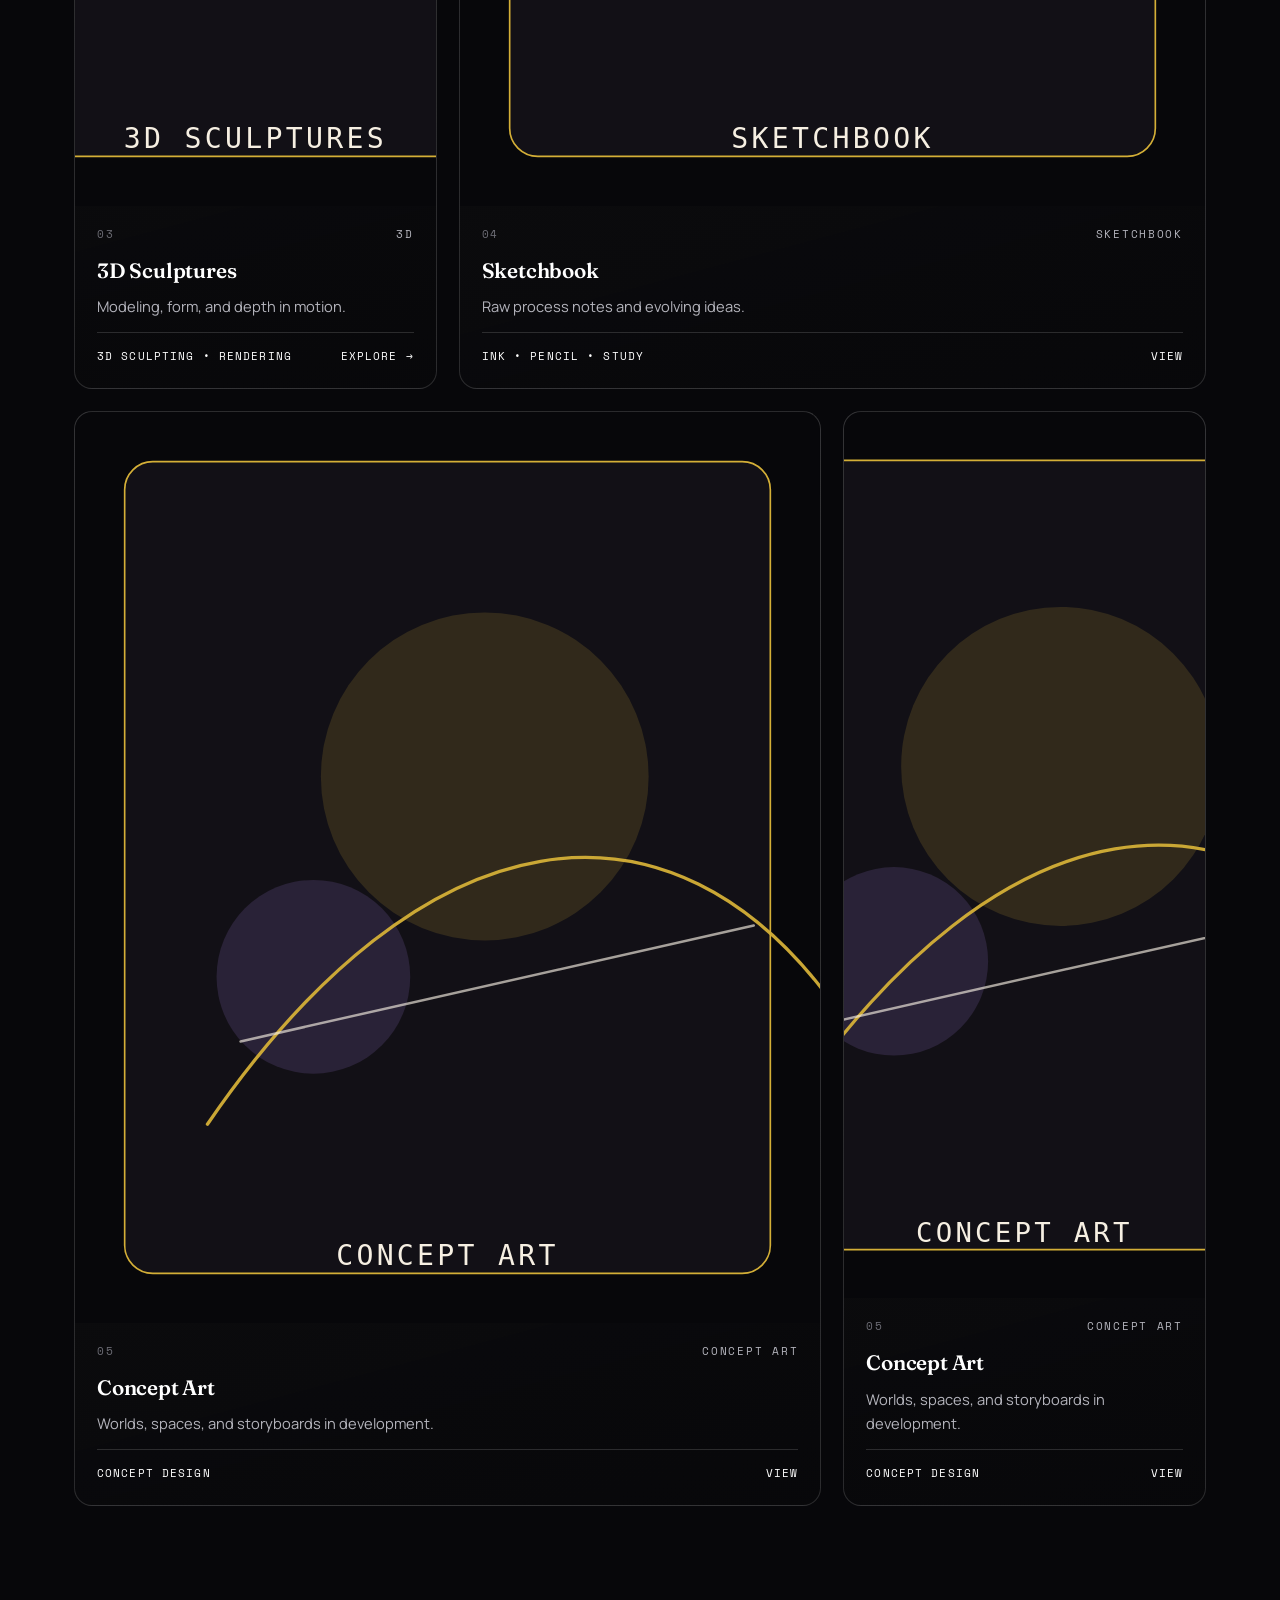
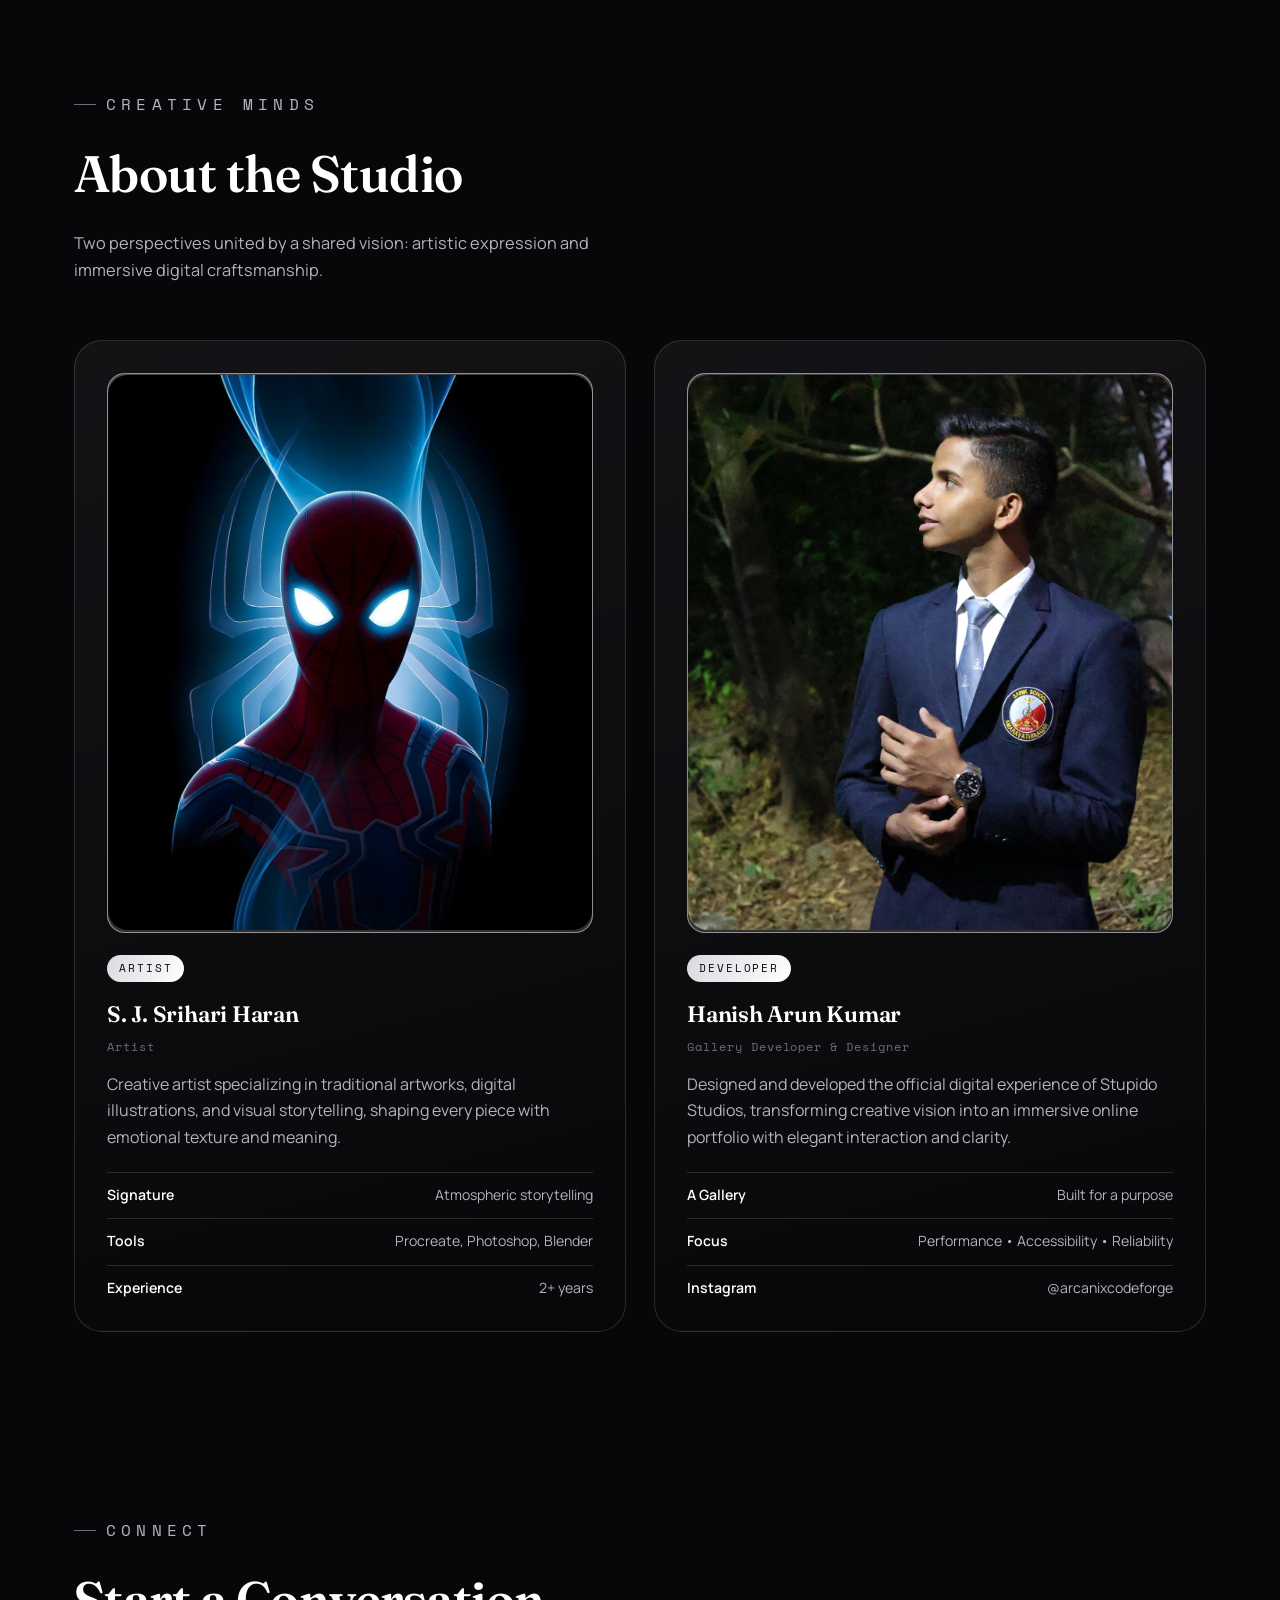
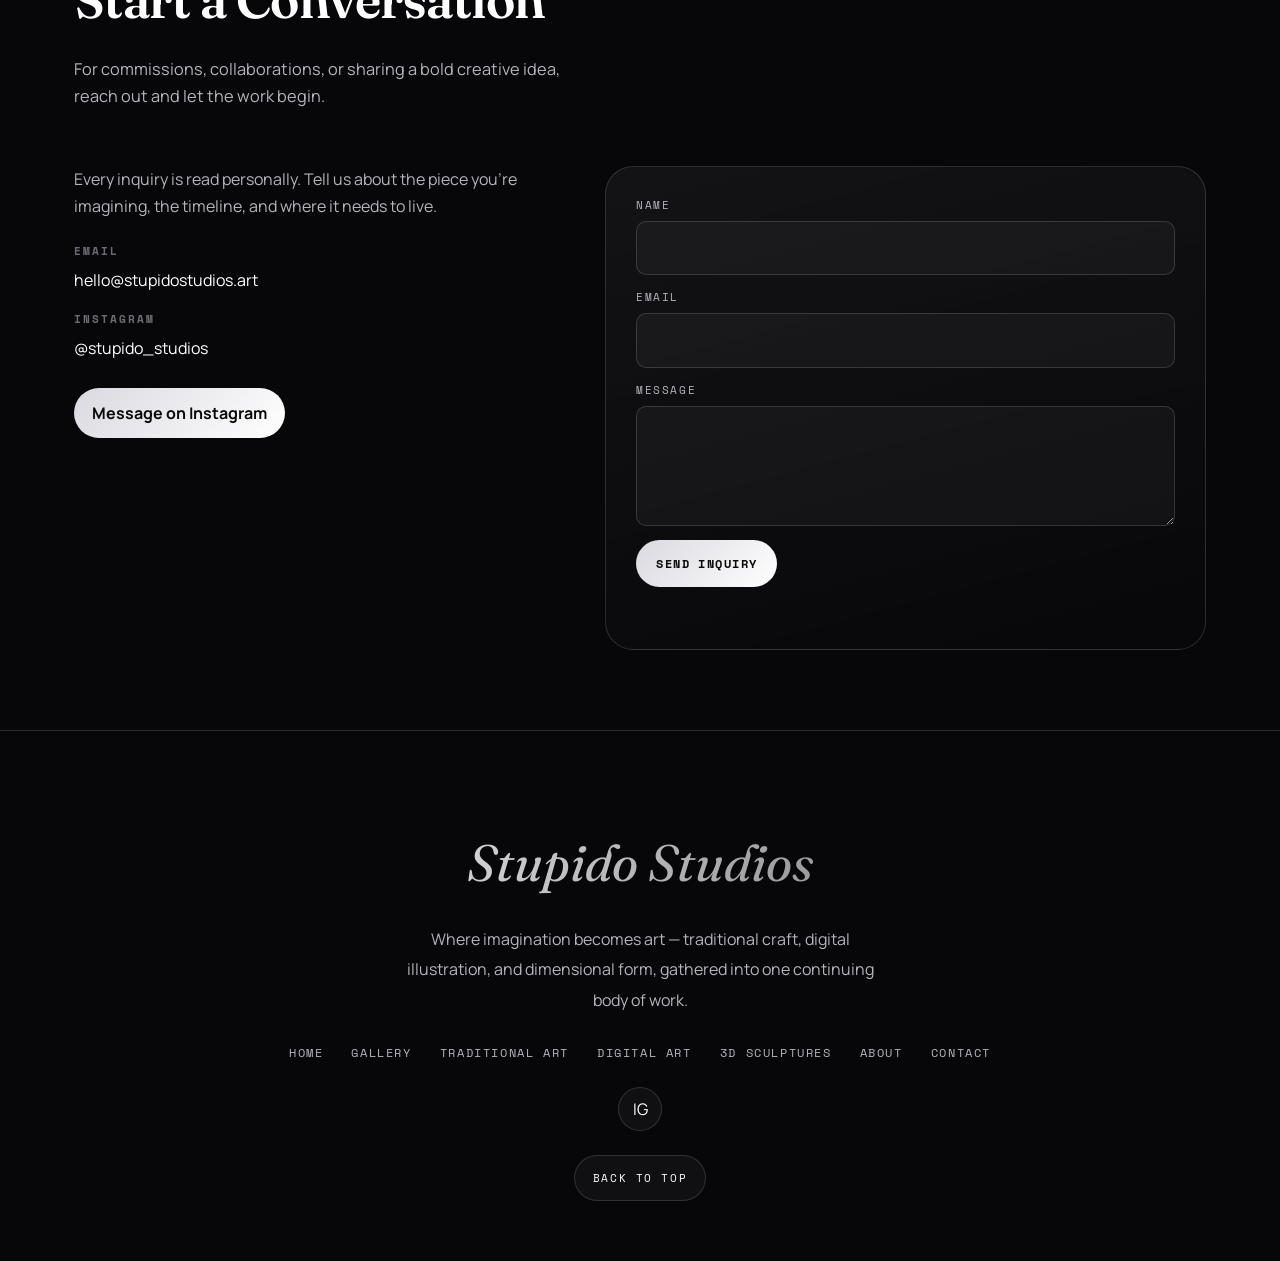
==== commit 9b349b8a: "Update index.html" ====
--- a/index.html
+++ b/index.html
@@ -206,7 +206,7 @@
 </div>
 </article>
 <article class="profile-card reveal">
-<div class="profile-portrait"><img alt="Developer Portrait" src="assets/developer-portrait.png" style= "max-height: 555px; height: 100%; width: 100%; object-fit: cover; border-radius: 20px;"/></div>
+<div class="profile-portrait"><img alt="Developer Portrait" src="assets\1788625195047.jpg" style= "max-height: 555px; height: 100%; width: 100%; object-fit: cover; border-radius: 20px;"/></div>
 <div class="badge">Developer</div>
 <h3>Hanish Arun Kumar</h3>
 <p class="role">Gallery Developer &amp; Designer</p>
--- a/styles.css
+++ b/styles.css
@@ -7,17 +7,17 @@
     --void-soft: #101014;
     --ink: #121016;
     --ink-glass: rgba(20, 18, 24, 0.62);
-    --panel: rgba(246, 239, 226, 0.045);
-    --panel-strong: rgba(246, 239, 226, 0.08);
-    --parchment: #f6efe2;
-    --muted: #a79c86;
-    --muted-dim: #726a5c;
-    --gold: #d4af37;
-    --gold-bright: #f3d58e;
-    --volt: #b98cff;
-    --volt-soft: rgba(185, 140, 255, 0.22);
-    --border: rgba(246, 239, 226, 0.12);
-    --border-gold: rgba(212, 175, 55, 0.35);
+    --panel: rgba(255, 255, 255, 0.05);
+    --panel-strong: rgba(255, 255, 255, 0.09);
+    --parchment: #ffffff;
+    --muted: #b4b4bc;
+    --muted-dim: #78787f;
+    --gold: #d9d9e0;
+    --gold-bright: #ffffff;
+    --volt: #6c6c74;
+    --volt-soft: rgba(255, 255, 255, 0.28);
+    --border: rgba(255, 255, 255, 0.14);
+    --border-gold: rgba(255, 255, 255, 0.45);
     --shadow: 0 30px 80px rgba(0, 0, 0, 0.55);
     --radius-lg: 28px;
     --radius-md: 18px;
@@ -28,20 +28,9 @@
     --font-mono: "Space Mono", "Courier New", monospace;
 }
 
-* {
-    box-sizing: border-box;
-    margin: 0;
-    padding: 0;
-}
-
-html {
-    scroll-behavior: smooth;
-}
-
-html,
-body {
-    background: var(--void);
-}
+* { box-sizing: border-box; margin: 0; padding: 0; }
+html { scroll-behavior: smooth; }
+html, body { background: var(--void); }
 
 body {
     font-family: var(--font-body);
@@ -52,45 +41,16 @@
     position: relative;
 }
 
-a {
-    color: inherit;
-    text-decoration: none;
-}
-
-button {
-    font: inherit;
-}
-
-img {
-    max-width: 100%;
-    display: block;
-}
-
-h1,
-h2,
-h3 {
-    font-family: var(--font-display);
-    font-weight: 600;
-    letter-spacing: -0.01em;
-}
-
-::selection {
-    background: var(--gold);
-    color: #0a0a0a;
-}
-
-::-webkit-scrollbar {
-    width: 10px;
-}
-
-::-webkit-scrollbar-track {
-    background: var(--void);
-}
-
-::-webkit-scrollbar-thumb {
-    background: linear-gradient(var(--gold), var(--volt));
-    border-radius: 10px;
-}
+a { color: inherit; text-decoration: none; }
+button { font: inherit; }
+img { max-width: 100%; display: block; }
+h1, h2, h3 { font-family: var(--font-display); font-weight: 600; letter-spacing: -0.01em; }
+
+::selection { background: var(--gold); color: #0a0a0a; }
+
+::-webkit-scrollbar { width: 10px; }
+::-webkit-scrollbar-track { background: var(--void); }
+::-webkit-scrollbar-thumb { background: linear-gradient(var(--gold), var(--volt)); border-radius: 10px; }
 
 :focus-visible {
     outline: 2px solid var(--volt);
@@ -109,22 +69,11 @@
     font-family: var(--font-mono);
     font-size: 0.85rem;
 }
-
-.skip-link:focus {
-    left: 16px;
-    top: 16px;
-}
+.skip-link:focus { left: 16px; top: 16px; }
 
 .sr-only {
-    position: absolute;
-    width: 1px;
-    height: 1px;
-    padding: 0;
-    margin: -1px;
-    overflow: hidden;
-    clip: rect(0, 0, 0, 0);
-    white-space: nowrap;
-    border: 0;
+    position: absolute; width: 1px; height: 1px; padding: 0; margin: -1px;
+    overflow: hidden; clip: rect(0,0,0,0); white-space: nowrap; border: 0;
 }
 
 /* ---------- Signature: generative ink-thread canvas ---------- */
@@ -153,55 +102,37 @@
     inset: 0;
     z-index: 1;
     pointer-events: none;
-    background: radial-gradient(ellipse at 50% 0%, transparent 40%, rgba(0, 0, 0, 0.55) 100%);
+    background: radial-gradient(ellipse at 50% 0%, transparent 40%, rgba(0,0,0,0.55) 100%);
 }
 
 /* ---------- Custom cursor ---------- */
-.cursor-dot,
-.cursor-follower,
-.cursor-label {
+.cursor-dot, .cursor-follower, .cursor-label {
     position: fixed;
     pointer-events: none;
     z-index: 3000;
-    top: 0;
-    left: 0;
+    top: 0; left: 0;
     transform: translate(-50%, -50%);
     transition: width .25s var(--ease), height .25s var(--ease), opacity .25s ease, border-color .25s ease, background .25s ease;
     will-change: transform;
 }
-
 .cursor-dot {
-    width: 8px;
-    height: 8px;
-    border-radius: 50%;
+    width: 8px; height: 8px; border-radius: 50%;
     background: var(--gold-bright);
-    box-shadow: 0 0 12px 2px rgba(255, 196, 0, 0.804);
-}
-
-.cursor-dot.active {
-    width: 5px;
-    height: 5px;
-    background: var(--volt);
-    box-shadow: 0 0 14px 3px rgba(223, 138, 18, 0.81);
-}
-
+    box-shadow: 0 0 12px 2px rgba(255,255,255,0.85);
+}
+.cursor-dot.active { width: 5px; height: 5px; background: var(--volt); box-shadow: 0 0 14px 3px rgba(255,255,255,0.9); }
 .cursor-follower {
-    width: 44px;
-    height: 44px;
-    border-radius: 50%;
-    border: 1px solid rgba(255, 166, 0, 0.735);
-    background: rgba(246, 239, 226, 0.03);
+    width: 44px; height: 44px; border-radius: 50%;
+    border: 1px solid rgba(255,255,255,0.28);
+    background: rgba(255,255,255,0.03);
     backdrop-filter: blur(6px);
     mix-blend-mode: screen;
 }
-
 .cursor-follower.active {
-    width: 78px;
-    height: 78px;
-    border-color: rgba(185, 140, 255, 0.55);
-    background: rgba(185, 140, 255, 0.1);
-}
-
+    width: 78px; height: 78px;
+    border-color: rgba(255,255,255,0.7);
+    background: rgba(255,255,255,0.16);
+}
 .cursor-label {
     padding: 7px 14px;
     border-radius: 999px;
@@ -214,47 +145,22 @@
     opacity: 0;
     transform: translate(12px, -26px) scale(0.85);
 }
-
-.cursor-label.visible {
-    opacity: 1;
-    transform: translate(12px, -26px) scale(1);
-}
+.cursor-label.visible { opacity: 1; transform: translate(12px, -26px) scale(1); }
 
 @media (pointer: coarse) {
-
-    .cursor-dot,
-    .cursor-follower,
-    .cursor-label {
-        display: none;
-    }
+    .cursor-dot, .cursor-follower, .cursor-label { display: none; }
 }
 
 /* ---------- Loading screen ---------- */
 .loading-screen {
     display: none;
-    position: fixed;
-    inset: 0;
-    background: var(--void);
-    display: grid;
-    place-items: center;
-    z-index: 9999;
+    position: fixed; inset: 0; background: var(--void);
+    display: grid; place-items: center; z-index: 9999;
     transition: opacity .9s var(--ease), visibility .9s var(--ease);
 }
-
-html.js .loading-screen {
-    display: grid;
-}
-
-.loading-screen.fade-out {
-    opacity: 0;
-    visibility: hidden;
-}
-
-.loading-screen__content {
-    text-align: center;
-    max-width: 320px;
-}
-
+html.js .loading-screen { display: grid; }
+.loading-screen.fade-out { opacity: 0; visibility: hidden; }
+.loading-screen__content { text-align: center; max-width: 320px; }
 .loading-mark {
     font-family: var(--font-display);
     font-style: italic;
@@ -266,7 +172,6 @@
     background-clip: text;
     color: transparent;
 }
-
 .loading-screen__label {
     font-family: var(--font-mono);
     font-size: 0.78rem;
@@ -275,89 +180,50 @@
     color: var(--muted);
     margin-bottom: 16px;
 }
-
-.loading-bar {
-    height: 2px;
-    border-radius: 999px;
-    background: rgba(246, 239, 226, 0.12);
-    overflow: hidden;
-}
-
+.loading-bar { height: 2px; border-radius: 999px; background: rgba(255,255,255,0.12); overflow: hidden; }
 .loading-bar span {
-    display: block;
-    width: 0;
-    height: 100%;
+    display: block; width: 0; height: 100%;
     background: linear-gradient(90deg, var(--gold), var(--volt));
     animation: loadingBar 1.6s var(--ease) forwards;
 }
-
-@keyframes loadingBar {
-    to {
-        width: 100%;
-    }
-}
+@keyframes loadingBar { to { width: 100%; } }
 
 /* ---------- Header ---------- */
 .site-header {
-    position: fixed;
-    top: 18px;
-    left: 50%;
-    transform: translateX(-50%);
+    position: fixed; top: 18px; left: 50%; transform: translateX(-50%);
     width: min(1160px, calc(100% - 32px));
     padding: 14px 22px;
-    display: flex;
-    align-items: center;
-    justify-content: space-between;
+    display: flex; align-items: center; justify-content: space-between;
     background: var(--ink-glass);
     backdrop-filter: blur(20px) saturate(140%);
     border: 1px solid var(--border);
     border-radius: 999px;
-    box-shadow: 0 16px 44px rgba(0, 0, 0, 0.35);
+    box-shadow: 0 16px 44px rgba(0,0,0,0.35);
     z-index: 1200;
     transition: background .35s ease, border-color .35s ease, box-shadow .35s ease;
 }
-
 .site-header.scrolled {
     background: rgba(10, 9, 12, 0.86);
     border-color: var(--border-gold);
-    box-shadow: 0 18px 50px rgba(0, 0, 0, 0.5);
-}
-
+    box-shadow: 0 18px 50px rgba(0,0,0,0.5);
+}
 .brand {
     font-family: var(--font-display);
     font-size: 1.05rem;
     letter-spacing: 0.06em;
-    display: flex;
-    align-items: center;
-    gap: 8px;
-}
-
+    display: flex; align-items: center; gap: 8px;
+}
 .brand span {
     font-style: italic;
     background: linear-gradient(120deg, var(--gold-bright), var(--volt));
-    -webkit-background-clip: text;
-    background-clip: text;
-    color: transparent;
-}
-
+    -webkit-background-clip: text; background-clip: text; color: transparent;
+}
 .menu-toggle {
-    display: none;
-    width: 40px;
-    height: 40px;
-    border-radius: 50%;
-    border: 1px solid var(--border);
-    background: transparent;
-    color: var(--parchment);
-    cursor: pointer;
-    font-size: 1rem;
-}
-
-.site-nav {
-    display: flex;
-    align-items: center;
-    gap: 26px;
-}
-
+    display: none; width: 40px; height: 40px; border-radius: 50%;
+    border: 1px solid var(--border); background: transparent; color: var(--parchment);
+    cursor: pointer; font-size: 1rem;
+}
+.site-nav { display: flex; align-items: center; gap: 26px; }
 .nav-link {
     position: relative;
     font-family: var(--font-mono);
@@ -368,35 +234,18 @@
     padding: 4px 0;
     transition: color .25s ease;
 }
-
 .nav-link::after {
-    content: "";
-    position: absolute;
-    left: 0;
-    bottom: -4px;
-    width: 0;
-    height: 1px;
+    content: ""; position: absolute; left: 0; bottom: -4px; width: 0; height: 1px;
     background: linear-gradient(90deg, var(--gold), var(--volt));
     transition: width .3s var(--ease);
 }
-
-.nav-link:hover,
-.nav-link.active {
-    color: var(--parchment);
-}
-
-.nav-link:hover::after,
-.nav-link.active::after {
-    width: 100%;
-}
+.nav-link:hover, .nav-link.active { color: var(--parchment); }
+.nav-link:hover::after, .nav-link.active::after { width: 100%; }
 
 /* ---------- Buttons ---------- */
 .btn {
     position: relative;
-    display: inline-flex;
-    align-items: center;
-    justify-content: center;
-    gap: 8px;
+    display: inline-flex; align-items: center; justify-content: center; gap: 8px;
     padding: 14px 26px;
     border-radius: 999px;
     font-family: var(--font-mono);
@@ -409,210 +258,86 @@
     overflow: hidden;
     transition: transform .35s var(--ease), box-shadow .35s ease;
 }
-
-.btn:active {
-    transform: scale(0.97);
-}
-
+.btn:active { transform: scale(0.97); }
 .btn-primary {
     color: #0a0a0a;
     background: linear-gradient(120deg, var(--gold), var(--gold-bright));
-    box-shadow: 0 12px 30px rgba(212, 175, 55, 0.28);
-}
-
-.btn-primary:hover {
-    box-shadow: 0 16px 40px rgba(212, 175, 55, 0.42);
-    transform: translateY(-2px);
-}
-
+    box-shadow: 0 12px 30px rgba(255,255,255,0.4);
+}
+.btn-primary:hover { box-shadow: 0 16px 40px rgba(255,255,255,0.55); transform: translateY(-2px); }
 .btn-secondary {
     color: var(--parchment);
     border-color: var(--border);
-    background: rgba(246, 239, 226, 0.04);
-}
-
-.btn-secondary:hover {
-    border-color: var(--border-gold);
-    background: rgba(212, 175, 55, 0.08);
-}
-
-.btn.pulse {
-    animation: pulseKey .22s ease;
-}
-
-@keyframes pulseKey {
-    50% {
-        transform: scale(0.94);
-    }
-}
+    background: rgba(255,255,255,0.04);
+}
+.btn-secondary:hover { border-color: var(--border-gold); background: rgba(255,255,255,0.14); }
+.btn.pulse { animation: pulseKey .22s ease; }
+@keyframes pulseKey { 50% { transform: scale(0.94); } }
 
 /* ---------- Layout helpers ---------- */
-.section {
-    position: relative;
-    z-index: 2;
-    max-width: 1180px;
-    margin: 0 auto;
-    padding: 140px 24px 40px;
-}
-
-.section-heading {
-    max-width: 640px;
-    margin-bottom: 56px;
-}
-
+.section { position: relative; z-index: 2; max-width: 1180px; margin: 0 auto; padding: 140px 24px 40px; }
+.section-heading { max-width: 640px; margin-bottom: 56px; }
 .eyebrow {
-    font-family: var(--font-mono);
-    font-size: 0.72rem;
-    letter-spacing: 0.32em;
-    text-transform: uppercase;
-    color: var(--volt);
-    margin-bottom: 14px;
-    display: inline-flex;
-    align-items: center;
-    gap: 10px;
-}
-
-.eyebrow::before {
-    content: "";
-    width: 22px;
-    height: 1px;
-    background: var(--volt);
-}
-
-.section-heading h2 {
-    font-size: clamp(2.2rem, 4.4vw, 3.2rem);
-    margin-bottom: 14px;
-}
-
-.section-heading p {
-    color: var(--muted);
-    font-size: 1.02rem;
-    max-width: 520px;
-}
+    font-family: var(--font-mono); font-size: 0.72rem; letter-spacing: 0.32em; text-transform: uppercase;
+    color: var(--volt); margin-bottom: 14px; display: inline-flex; align-items: center; gap: 10px;
+}
+.eyebrow::before { content: ""; width: 22px; height: 1px; background: var(--volt); }
+.section-heading h2 { font-size: clamp(2.2rem, 4.4vw, 3.2rem); margin-bottom: 14px; }
+.section-heading p { color: var(--muted); font-size: 1.02rem; max-width: 520px; }
 
 /* ---------- Hero ---------- */
 .hero {
-    position: relative;
-    z-index: 2;
+    position: relative; z-index: 2;
     min-height: 100vh;
-    display: flex;
-    align-items: center;
+    display: flex; align-items: center;
     padding: 160px 24px 80px;
-    max-width: 1180px;
-    margin: 0 auto;
+    max-width: 1180px; margin: 0 auto;
     gap: 40px;
 }
-
-.hero-inner {
-    display: grid;
-    grid-template-columns: 1.15fr 0.85fr;
-    gap: 48px;
-    align-items: center;
-    width: 100%;
-}
-
-.hero-content {
-    transition: transform .2s ease, filter .2s ease;
-}
-
-.hero-eyebrow-row {
-    display: flex;
-    align-items: center;
-    gap: 12px;
-    margin-bottom: 22px;
-}
-
+.hero-inner { display: grid; grid-template-columns: 1.15fr 0.85fr; gap: 48px; align-items: center; width: 100%; }
+.hero-content { transition: transform .2s ease, filter .2s ease; }
+.hero-eyebrow-row { display: flex; align-items: center; gap: 12px; margin-bottom: 22px; }
 .hero-kicker {
-    font-family: var(--font-mono);
-    font-size: 0.72rem;
-    letter-spacing: 0.3em;
-    text-transform: uppercase;
-    color: var(--gold-bright);
-}
-
+    font-family: var(--font-mono); font-size: 0.72rem; letter-spacing: 0.3em; text-transform: uppercase; color: var(--gold-bright);
+}
 .hero h1 {
     font-size: clamp(3rem, 7vw, 5.4rem);
     line-height: 0.98;
     margin-bottom: 22px;
 }
-
 .hero h1 em {
     font-style: italic;
     background: linear-gradient(120deg, var(--gold-bright) 10%, var(--volt) 90%);
-    -webkit-background-clip: text;
-    background-clip: text;
-    color: transparent;
-}
-
-.hero-subtitle {
-    font-size: 1.2rem;
-    color: var(--parchment);
-    margin-bottom: 18px;
-    font-weight: 300;
-}
-
-.hero-intro {
-    color: var(--muted);
-    max-width: 460px;
-    margin-bottom: 34px;
-    font-size: 1rem;
-}
-
-.hero-actions {
-    display: flex;
-    gap: 16px;
-    flex-wrap: wrap;
-}
+    -webkit-background-clip: text; background-clip: text; color: transparent;
+}
+.hero-subtitle { font-size: 1.2rem; color: var(--parchment); margin-bottom: 18px; font-weight: 300; }
+.hero-intro { color: var(--muted); max-width: 460px; margin-bottom: 34px; font-size: 1rem; }
+.hero-actions { display: flex; gap: 16px; flex-wrap: wrap; }
 
 .hero-plate {
     position: relative;
     aspect-ratio: 4/5;
     border-radius: var(--radius-lg);
     border: 1px solid var(--border-gold);
-    background: linear-gradient(160deg, rgba(212, 175, 55, 0.14), rgba(185, 140, 255, 0.08) 60%, rgba(8, 8, 10, 0.9));
+    background: linear-gradient(160deg, rgba(255,255,255,0.22), rgba(255,255,255,0.14) 60%, rgba(8,8,10,0.9));
     overflow: hidden;
-    display: flex;
-    align-items: flex-end;
+    display: flex; align-items: flex-end;
     padding: 28px;
     box-shadow: var(--shadow);
 }
-
 .hero-plate::before {
-    content: "";
-    position: absolute;
-    inset: 0;
-    background: radial-gradient(circle at 70% 20%, rgba(185, 140, 255, 0.35), transparent 55%);
+    content: ""; position: absolute; inset: 0;
+    background: radial-gradient(circle at 70% 20%, rgba(255,255,255,0.5), transparent 55%);
     mix-blend-mode: screen;
 }
-
 .hero-plate-tag {
-    font-family: var(--font-mono);
-    font-size: 0.7rem;
-    letter-spacing: 0.2em;
-    text-transform: uppercase;
-    color: var(--parchment);
-    position: relative;
-    z-index: 1;
-}
-
-.hero-plate-tag strong {
-    display: block;
-    font-family: var(--font-display);
-    font-style: italic;
-    font-size: 1.6rem;
-    margin-top: 6px;
-    letter-spacing: 0;
-    color: var(--gold-bright);
-}
+    font-family: var(--font-mono); font-size: 0.7rem; letter-spacing: 0.2em; text-transform: uppercase;
+    color: var(--parchment); position: relative; z-index: 1;
+}
+.hero-plate-tag strong { display: block; font-family: var(--font-display); font-style: italic; font-size: 1.6rem; margin-top: 6px; letter-spacing: 0; color: var(--gold-bright); }
 
 /* ---------- Filter chips ---------- */
-.gallery-filters {
-    display: flex;
-    flex-wrap: wrap;
-    gap: 10px;
-    margin-bottom: 42px;
-}
-
+.gallery-filters { display: flex; flex-wrap: wrap; gap: 10px; margin-bottom: 42px; }
 .filter-chip {
     padding: 10px 20px;
     border-radius: 999px;
@@ -626,16 +351,10 @@
     cursor: pointer;
     transition: all .3s var(--ease);
 }
-
-.filter-chip:hover {
-    border-color: var(--border-gold);
-    color: var(--parchment);
-}
-
+.filter-chip:hover { border-color: var(--border-gold); color: var(--parchment); }
 .filter-chip.active {
     background: linear-gradient(120deg, var(--gold), var(--gold-bright));
-    color: #0a0a0a;
-    border-color: transparent;
+    color: #0a0a0a; border-color: transparent;
 }
 
 /* ---------- Gallery / plate cards (shared everywhere) ---------- */
@@ -644,655 +363,220 @@
     grid-template-columns: repeat(12, minmax(0, 1fr));
     gap: 22px;
 }
-
 .plate {
     grid-column: span 4;
     position: relative;
     border-radius: var(--radius-md);
     border: 1px solid var(--border);
-    background: linear-gradient(165deg, rgba(246, 239, 226, 0.05), rgba(8, 8, 10, 0.7));
+    background: linear-gradient(165deg, rgba(255,255,255,0.05), rgba(8,8,10,0.7));
     overflow: hidden;
     cursor: pointer;
     min-height: 340px;
-    display: flex;
-    flex-direction: column;
+    display: flex; flex-direction: column;
     transform-style: preserve-3d;
     transition: border-color .35s ease, box-shadow .35s ease, transform .12s linear;
-    --pointer-x: 50%;
-    --pointer-y: 50%;
-}
-
-.plate--wide {
-    grid-column: span 8;
-}
-
-.plate--tall {
-    grid-column: span 4;
-    min-height: 460px;
-}
-
-.plate--large {
-    grid-column: span 8;
-    min-height: 460px;
-}
-
+    --pointer-x: 50%; --pointer-y: 50%;
+}
+.plate--wide { grid-column: span 8; }
+.plate--tall { grid-column: span 4; min-height: 460px; }
+.plate--large { grid-column: span 8; min-height: 460px; }
 .plate::before {
     content: "";
-    position: absolute;
-    inset: 0;
-    background: radial-gradient(320px circle at var(--pointer-x) var(--pointer-y), rgba(212, 175, 55, 0.16), transparent 60%);
-    opacity: 0;
-    transition: opacity .35s ease;
+    position: absolute; inset: 0;
+    background: radial-gradient(320px circle at var(--pointer-x) var(--pointer-y), rgba(255,255,255,0.24), transparent 60%);
+    opacity: 0; transition: opacity .35s ease;
     pointer-events: none;
 }
-
-.plate:hover {
-    border-color: var(--border-gold);
-    box-shadow: 0 26px 60px rgba(0, 0, 0, 0.5);
-}
-
-.plate:hover::before {
-    opacity: 1;
-}
-
+.plate:hover { border-color: var(--border-gold); box-shadow: 0 26px 60px rgba(0,0,0,0.5); }
+.plate:hover::before { opacity: 1; }
 .plate-visual {
     position: relative;
     flex: 1;
-    display: grid;
-    place-items: center;
+    display: grid; place-items: center;
     overflow: hidden;
-    background: linear-gradient(160deg, rgba(212, 175, 55, 0.08), rgba(185, 140, 255, 0.05));
-}
-
-.plate-visual img {
-    width: 100%;
-    height: 100%;
-    object-fit: cover;
-    transition: transform .6s var(--ease);
-}
-
-.plate:hover .plate-visual img {
-    transform: scale(1.06);
-}
-
-.plate-content {
-    position: relative;
-    z-index: 1;
-    padding: 20px 22px 22px;
-}
-
+    background: linear-gradient(160deg, rgba(255,255,255,0.14), rgba(255,255,255,0.1));
+}
+.plate-visual img { width: 100%; height: 100%; object-fit: cover; transition: transform .6s var(--ease); }
+.plate:hover .plate-visual img { transform: scale(1.06); }
+.plate-content { position: relative; z-index: 1; padding: 20px 22px 22px; }
 .plate-meta {
-    display: flex;
-    justify-content: space-between;
-    align-items: center;
-    font-family: var(--font-mono);
-    font-size: 0.68rem;
-    letter-spacing: 0.16em;
-    text-transform: uppercase;
-    color: var(--muted);
-    margin-bottom: 10px;
-}
-
-.plate-meta span:first-child {
-    color: var(--volt);
-}
-
-.plate-content h3 {
-    font-size: 1.3rem;
-    margin-bottom: 6px;
-}
-
-.plate-content p {
-    color: var(--muted);
-    font-size: 0.92rem;
-}
-
+    display: flex; justify-content: space-between; align-items: center;
+    font-family: var(--font-mono); font-size: 0.68rem; letter-spacing: 0.16em; text-transform: uppercase;
+    color: var(--muted); margin-bottom: 10px;
+}
+.plate-meta span:first-child { color: var(--volt); }
+.plate-content h3 { font-size: 1.3rem; margin-bottom: 6px; }
+.plate-content p { color: var(--muted); font-size: 0.92rem; }
 .plate-foot {
-    display: flex;
-    justify-content: space-between;
-    align-items: center;
-    margin-top: 14px;
-    padding-top: 14px;
-    border-top: 1px solid var(--border);
-    font-family: var(--font-mono);
-    font-size: 0.7rem;
-    letter-spacing: 0.1em;
-    text-transform: uppercase;
+    display: flex; justify-content: space-between; align-items: center;
+    margin-top: 14px; padding-top: 14px; border-top: 1px solid var(--border);
+    font-family: var(--font-mono); font-size: 0.7rem; letter-spacing: 0.1em; text-transform: uppercase;
     color: var(--gold-bright);
 }
-
-.plate-foot a,
-.plate-foot span:last-child {
-    color: var(--gold-bright);
-}
+.plate-foot a, .plate-foot span:last-child { color: var(--gold-bright); }
 
 /* ---------- About (index only) ---------- */
-.about-grid {
-    display: grid;
-    grid-template-columns: 1fr 1fr;
-    gap: 28px;
-}
-
+.about-grid { display: grid; grid-template-columns: 1fr 1fr; gap: 28px; }
 .profile-card {
-    padding: 32px;
-    border-radius: var(--radius-lg);
-    border: 1px solid var(--border);
-    background: linear-gradient(165deg, rgba(246, 239, 226, 0.05), rgba(8, 8, 10, 0.7));
-}
-
+    padding: 32px; border-radius: var(--radius-lg); border: 1px solid var(--border);
+    background: linear-gradient(165deg, rgba(255,255,255,0.05), rgba(8,8,10,0.7));
+}
 .profile-portrait {
-    height: 560px;
-    border-radius: var(--radius-md);
-    margin-bottom: 20px;
-    display: grid;
-    place-items: center;
-    font-family: var(--font-mono);
-    font-size: 0.7rem;
-    letter-spacing: 0.2em;
-    text-transform: uppercase;
-    color: var(--muted);
-    background: linear-gradient(160deg, rgba(212, 175, 55, 0.12), rgba(185, 140, 255, 0.08));
+    height: 560px; border-radius: var(--radius-md); margin-bottom: 20px;
+    display: grid; place-items: center;
+    font-family: var(--font-mono); font-size: 0.7rem; letter-spacing: 0.2em; text-transform: uppercase; color: var(--muted);
+    background: linear-gradient(160deg, rgba(255,255,255,0.2), rgba(255,255,255,0.14));
     border: 1px solid var(--border-gold);
 }
-
 .badge {
-    display: inline-block;
-    font-family: var(--font-mono);
-    font-size: 0.66rem;
-    letter-spacing: 0.18em;
-    text-transform: uppercase;
-    color: #0a0a0a;
-    background: linear-gradient(120deg, var(--gold), var(--gold-bright));
-    padding: 5px 12px;
-    border-radius: 999px;
-    margin-bottom: 14px;
-}
-
-.profile-card h3 {
-    font-size: 1.4rem;
-    margin-bottom: 4px;
-}
-
-.profile-card .role {
-    color: var(--volt);
-    font-family: var(--font-mono);
-    font-size: 0.75rem;
-    letter-spacing: 0.08em;
-    margin-bottom: 14px;
-}
-
-.profile-card>p {
-    color: var(--muted);
-    margin-bottom: 22px;
-}
-
-.stat-list {
-    display: grid;
-    gap: 12px;
-}
-
-.stat-item {
-    display: flex;
-    justify-content: space-between;
-    gap: 12px;
-    font-size: 0.88rem;
-    border-top: 1px solid var(--border);
-    padding-top: 10px;
-}
-
-.stat-item strong {
-    color: var(--parchment);
-    font-weight: 600;
-}
-
-.stat-item span:last-child {
-    color: var(--muted);
-    text-align: right;
-}
+    display: inline-block; font-family: var(--font-mono); font-size: 0.66rem; letter-spacing: 0.18em; text-transform: uppercase;
+    color: #0a0a0a; background: linear-gradient(120deg, var(--gold), var(--gold-bright));
+    padding: 5px 12px; border-radius: 999px; margin-bottom: 14px;
+}
+.profile-card h3 { font-size: 1.4rem; margin-bottom: 4px; }
+.profile-card .role { color: var(--volt); font-family: var(--font-mono); font-size: 0.75rem; letter-spacing: 0.08em; margin-bottom: 14px; }
+.profile-card > p { color: var(--muted); margin-bottom: 22px; }
+.stat-list { display: grid; gap: 12px; }
+.stat-item { display: flex; justify-content: space-between; gap: 12px; font-size: 0.88rem; border-top: 1px solid var(--border); padding-top: 10px; }
+.stat-item strong { color: var(--parchment); font-weight: 600; }
+.stat-item span:last-child { color: var(--muted); text-align: right; }
 
 /* ---------- Contact (index only) ---------- */
-.contact-grid {
-    display: grid;
-    grid-template-columns: 0.9fr 1.1fr;
-    gap: 40px;
-}
-
-.contact-info p {
-    color: var(--muted);
-    margin-bottom: 24px;
-}
-
-.contact-detail {
-    margin-bottom: 18px;
-}
-
-.contact-detail strong {
-    display: block;
-    font-family: var(--font-mono);
-    font-size: 0.68rem;
-    letter-spacing: 0.18em;
-    text-transform: uppercase;
-    color: var(--volt);
-    margin-bottom: 6px;
-}
-
+.contact-grid { display: grid; grid-template-columns: 0.9fr 1.1fr; gap: 40px; }
+.contact-info p { color: var(--muted); margin-bottom: 24px; }
+.contact-detail { margin-bottom: 18px; }
+.contact-detail strong { display: block; font-family: var(--font-mono); font-size: 0.68rem; letter-spacing: 0.18em; text-transform: uppercase; color: var(--volt); margin-bottom: 6px; }
 .contact-link {
-    display: inline-flex;
-    align-items: center;
-    gap: 8px;
-    padding: 12px 18px;
-    border-radius: 999px;
-    background: linear-gradient(135deg, var(--gold), var(--gold-bright));
-    color: #0a0a0a;
-    font-weight: 700;
-    margin-top: 8px;
-}
-
-.contact-form {
-    padding: 30px;
-    border-radius: var(--radius-lg);
-    border: 1px solid var(--border);
-    background: linear-gradient(165deg, rgba(246, 239, 226, 0.05), rgba(8, 8, 10, 0.7));
-}
-
-.contact-form form {
-    display: grid;
-    gap: 14px;
-}
-
-.field {
-    display: grid;
-    gap: 6px;
-}
-
-.field label {
-    font-family: var(--font-mono);
-    font-size: 0.68rem;
-    letter-spacing: 0.14em;
-    text-transform: uppercase;
-    color: var(--muted);
-}
-
+    display: inline-flex; align-items: center; gap: 8px; padding: 12px 18px; border-radius: 999px;
+    background: linear-gradient(135deg, var(--gold), var(--gold-bright)); color: #0a0a0a; font-weight: 700; margin-top: 8px;
+}
+.contact-form { padding: 30px; border-radius: var(--radius-lg); border: 1px solid var(--border); background: linear-gradient(165deg, rgba(255,255,255,0.05), rgba(8,8,10,0.7)); }
+.contact-form form { display: grid; gap: 14px; }
+.field { display: grid; gap: 6px; }
+.field label { font-family: var(--font-mono); font-size: 0.68rem; letter-spacing: 0.14em; text-transform: uppercase; color: var(--muted); }
 .input {
-    width: 100%;
-    border: 1px solid var(--border);
-    border-radius: var(--radius-sm);
-    padding: 13px 14px;
-    background: rgba(246, 239, 226, 0.04);
-    color: var(--parchment);
-    font: inherit;
-    outline: none;
+    width: 100%; border: 1px solid var(--border); border-radius: var(--radius-sm);
+    padding: 13px 14px; background: rgba(255,255,255,0.04); color: var(--parchment); font: inherit; outline: none;
     transition: border-color .25s ease, box-shadow .25s ease;
 }
-
-.input:focus {
-    border-color: var(--border-gold);
-    box-shadow: 0 0 0 3px rgba(212, 175, 55, 0.16);
-}
-
-textarea.input {
-    min-height: 120px;
-    resize: vertical;
-}
-
+.input:focus { border-color: var(--border-gold); box-shadow: 0 0 0 3px rgba(255,255,255,0.24); }
+textarea.input { min-height: 120px; resize: vertical; }
 .form-submit {
-    border: none;
-    cursor: pointer;
-    padding: 14px 20px;
-    border-radius: 999px;
-    background: linear-gradient(135deg, var(--gold), var(--gold-bright));
-    color: #0a0a0a;
-    font-weight: 700;
-    width: max-content;
-    font-family: var(--font-mono);
-    font-size: 0.74rem;
-    letter-spacing: 0.12em;
-    text-transform: uppercase;
-}
-
-.form-status {
-    min-height: 18px;
-    font-size: 0.88rem;
-    color: var(--gold-bright);
-    font-family: var(--font-mono);
-}
+    border: none; cursor: pointer; padding: 14px 20px; border-radius: 999px;
+    background: linear-gradient(135deg, var(--gold), var(--gold-bright)); color: #0a0a0a; font-weight: 700; width: max-content;
+    font-family: var(--font-mono); font-size: 0.74rem; letter-spacing: 0.12em; text-transform: uppercase;
+}
+.form-status { min-height: 18px; font-size: 0.88rem; color: var(--gold-bright); font-family: var(--font-mono); }
 
 /* ---------- Footer (identical everywhere) ---------- */
 .site-footer {
-    position: relative;
-    z-index: 2;
-    padding: 90px 24px 60px;
-    overflow: hidden;
-    margin-top: 40px;
-    border-top: 1px solid var(--border);
-}
-
-.footer-content {
-    position: relative;
-    z-index: 1;
-    max-width: 900px;
-    margin: 0 auto;
-    text-align: center;
-}
-
+    position: relative; z-index: 2; padding: 90px 24px 60px; overflow: hidden;
+    margin-top: 40px; border-top: 1px solid var(--border);
+}
+.footer-content { position: relative; z-index: 1; max-width: 900px; margin: 0 auto; text-align: center; }
 .footer-mark {
-    font-family: var(--font-display);
-    font-style: italic;
-    font-size: clamp(2rem, 5vw, 3.2rem);
+    font-family: var(--font-display); font-style: italic; font-size: clamp(2rem, 5vw, 3.2rem);
     background: linear-gradient(120deg, var(--gold-bright), var(--volt));
-    -webkit-background-clip: text;
-    background-clip: text;
-    color: transparent;
+    -webkit-background-clip: text; background-clip: text; color: transparent;
     margin-bottom: 18px;
 }
-
-.footer-quote {
-    color: var(--muted);
-    font-size: 1rem;
-    line-height: 1.9;
-    margin-bottom: 24px;
-    max-width: 480px;
-    margin-inline: auto;
-}
-
-.footer-links {
-    display: flex;
-    justify-content: center;
-    flex-wrap: wrap;
-    gap: 10px 24px;
-    margin-top: 14px;
-}
-
+.footer-quote { color: var(--muted); font-size: 1rem; line-height: 1.9; margin-bottom: 24px; max-width: 480px; margin-inline: auto; }
+.footer-links { display: flex; justify-content: center; flex-wrap: wrap; gap: 10px 24px; margin-top: 14px; }
 .footer-links a {
-    color: var(--muted);
-    font-family: var(--font-mono);
-    font-size: 0.72rem;
-    letter-spacing: 0.14em;
-    text-transform: uppercase;
-    padding: 4px 2px;
-    border-bottom: 1px solid transparent;
-    transition: color .25s ease, border-color .25s ease;
-}
-
-.footer-links a:hover {
-    color: var(--gold-bright);
-    border-color: var(--border-gold);
-}
-
-.footer-socials {
-    display: flex;
-    justify-content: center;
-    flex-wrap: wrap;
-    gap: 10px;
-    margin-top: 20px;
-}
-
+    color: var(--muted); font-family: var(--font-mono); font-size: 0.72rem; letter-spacing: 0.14em; text-transform: uppercase;
+    padding: 4px 2px; border-bottom: 1px solid transparent; transition: color .25s ease, border-color .25s ease;
+}
+.footer-links a:hover { color: var(--gold-bright); border-color: var(--border-gold); }
+.footer-socials { display: flex; justify-content: center; flex-wrap: wrap; gap: 10px; margin-top: 20px; }
 .footer-socials a {
-    width: 44px;
-    height: 44px;
-    display: grid;
-    place-items: center;
-    border-radius: 50%;
-    border: 1px solid var(--border);
-    background: rgba(246, 239, 226, 0.04);
+    width: 44px; height: 44px; display: grid; place-items: center; border-radius: 50%;
+    border: 1px solid var(--border); background: rgba(255,255,255,0.04);
     transition: transform .25s ease, border-color .25s ease, color .25s ease;
 }
-
-.footer-socials a:hover {
-    transform: translateY(-4px);
-    border-color: var(--border-gold);
-    color: var(--gold-bright);
-}
-
+.footer-socials a:hover { transform: translateY(-4px); border-color: var(--border-gold); color: var(--gold-bright); }
 .back-to-top {
-    margin-top: 24px;
-    padding: 13px 18px;
-    border-radius: 999px;
-    border: 1px solid var(--border);
-    background: rgba(246, 239, 226, 0.04);
-    color: var(--parchment);
-    cursor: pointer;
-    font-family: var(--font-mono);
-    font-size: 0.7rem;
-    letter-spacing: 0.14em;
-    text-transform: uppercase;
-}
-
-.back-to-top:hover {
-    border-color: var(--border-gold);
-}
+    margin-top: 24px; padding: 13px 18px; border-radius: 999px; border: 1px solid var(--border);
+    background: rgba(255,255,255,0.04); color: var(--parchment); cursor: pointer;
+    font-family: var(--font-mono); font-size: 0.7rem; letter-spacing: 0.14em; text-transform: uppercase;
+}
+.back-to-top:hover { border-color: var(--border-gold); }
 
 /* ---------- Lightbox (identical everywhere) ---------- */
 .lightbox {
-    position: fixed;
-    inset: 0;
-    background: rgba(4, 4, 6, 0.86);
-    backdrop-filter: blur(20px);
-    display: none;
-    align-items: center;
-    justify-content: center;
-    padding: 24px;
-    z-index: 2000;
-}
-
-.lightbox.active {
-    display: flex;
-}
-
+    position: fixed; inset: 0; background: rgba(4,4,6,0.86); backdrop-filter: blur(20px);
+    display: none; align-items: center; justify-content: center; padding: 24px; z-index: 2000;
+}
+.lightbox.active { display: flex; }
 .lightbox-card {
-    width: min(880px, 100%);
-    border-radius: var(--radius-lg);
-    overflow: hidden;
+    width: min(880px, 100%); border-radius: var(--radius-lg); overflow: hidden;
     border: 1px solid var(--border-gold);
-    background: linear-gradient(160deg, rgba(24, 22, 28, 0.98), rgba(6, 6, 8, 0.98));
-    box-shadow: var(--shadow);
-    position: relative;
-}
-
+    background: linear-gradient(160deg, rgba(24,22,28,0.98), rgba(6,6,8,0.98));
+    box-shadow: var(--shadow); position: relative;
+}
 .lightbox-image {
-    min-height: 320px;
-    display: grid;
-    place-items: center;
-    padding: 0;
-    background: linear-gradient(155deg, rgba(212, 175, 55, 0.18), rgba(185, 140, 255, 0.1));
-    color: var(--parchment);
-    overflow: hidden;
+    min-height: 320px; display: grid; place-items: center; padding: 0;
+    background: linear-gradient(155deg, rgba(255,255,255,0.28), rgba(255,255,255,0.16));
+    color: var(--parchment); overflow: hidden;
     transition: transform .3s var(--ease);
 }
-
-.lightbox-image img {
-    width: 100%;
-    height: 100%;
-    max-height: 60vh;
-    object-fit: cover;
-}
-
-.lightbox-body {
-    padding: 26px 30px 30px;
-}
-
-.lightbox-body h3 {
-    font-size: 1.5rem;
-    margin-bottom: 8px;
-}
-
-.lightbox-body p {
-    color: var(--muted);
-    line-height: 1.8;
-}
-
-.lightbox-meta {
-    display: grid;
-    gap: 8px;
-    margin-top: 16px;
-    color: var(--muted);
-    font-family: var(--font-mono);
-    font-size: 0.82rem;
-}
-
-.lightbox-meta strong {
-    color: var(--parchment);
-}
-
-.lightbox-toolbar {
-    display: flex;
-    justify-content: space-between;
-    align-items: center;
-    gap: 10px;
-    margin-top: 18px;
-    flex-wrap: wrap;
-}
-
+.lightbox-image img { width: 100%; height: 100%; max-height: 60vh; object-fit: cover; }
+.lightbox-body { padding: 26px 30px 30px; }
+.lightbox-body h3 { font-size: 1.5rem; margin-bottom: 8px; }
+.lightbox-body p { color: var(--muted); line-height: 1.8; }
+.lightbox-meta { display: grid; gap: 8px; margin-top: 16px; color: var(--muted); font-family: var(--font-mono); font-size: 0.82rem; }
+.lightbox-meta strong { color: var(--parchment); }
+.lightbox-toolbar { display: flex; justify-content: space-between; align-items: center; gap: 10px; margin-top: 18px; flex-wrap: wrap; }
 .lightbox-toolbar button {
-    padding: 11px 14px;
-    border-radius: 999px;
-    border: 1px solid var(--border);
-    background: rgba(246, 239, 226, 0.04);
-    color: var(--parchment);
-    cursor: pointer;
-    font-family: var(--font-mono);
-    font-size: 0.7rem;
-    letter-spacing: 0.08em;
-}
-
-.lightbox-toolbar button:hover {
-    border-color: var(--border-gold);
-}
-
+    padding: 11px 14px; border-radius: 999px; border: 1px solid var(--border);
+    background: rgba(255,255,255,0.04); color: var(--parchment); cursor: pointer;
+    font-family: var(--font-mono); font-size: 0.7rem; letter-spacing: 0.08em;
+}
+.lightbox-toolbar button:hover { border-color: var(--border-gold); }
 .lightbox-close {
-    position: absolute;
-    top: 16px;
-    right: 16px;
-    width: 42px;
-    height: 42px;
-    border: none;
-    border-radius: 50%;
-    background: rgba(246, 239, 226, 0.12);
-    color: var(--parchment);
-    cursor: pointer;
-    font-size: 1.2rem;
-    z-index: 2;
-}
-
-.lightbox-close:hover {
-    background: var(--volt);
-    color: #0a0a0a;
-}
+    position: absolute; top: 16px; right: 16px; width: 42px; height: 42px; border: none; border-radius: 50%;
+    background: rgba(255,255,255,0.12); color: var(--parchment); cursor: pointer; font-size: 1.2rem; z-index: 2;
+}
+.lightbox-close:hover { background: var(--volt); color: #0a0a0a; }
 
 /* ---------- Reveal-on-scroll ---------- */
-html.js .reveal {
-    opacity: 0;
-    transform: translateY(28px) scale(0.98);
-    transition: opacity .9s var(--ease), transform .9s var(--ease);
-}
-
-html.js .reveal.visible {
-    opacity: 1;
-    transform: translateY(0) scale(1);
-}
-
-html:not(.js) .reveal {
-    opacity: 1;
-    transform: none;
-}
+html.js .reveal { opacity: 0; transform: translateY(28px) scale(0.98); transition: opacity .9s var(--ease), transform .9s var(--ease); }
+html.js .reveal.visible { opacity: 1; transform: translateY(0) scale(1); }
+html:not(.js) .reveal { opacity: 1; transform: none; }
 
 /* ---------- Responsive ---------- */
 @media (max-width: 980px) {
-    .hero-inner {
-        grid-template-columns: 1fr;
-    }
-
-    .hero-plate {
-        max-width: 380px;
-        margin: 0 auto;
-    }
-
-    .about-grid,
-    .contact-grid {
-        grid-template-columns: 1fr;
-    }
-
-    .gallery-grid {
-        grid-template-columns: repeat(8, minmax(0, 1fr));
-    }
-
-    .plate {
-        grid-column: span 4;
-    }
-
-    .plate--wide,
-    .plate--large {
-        grid-column: span 8;
-    }
-}
-
+    .hero-inner { grid-template-columns: 1fr; }
+    .hero-plate { max-width: 380px; margin: 0 auto; }
+    .about-grid, .contact-grid { grid-template-columns: 1fr; }
+    .gallery-grid { grid-template-columns: repeat(8, minmax(0,1fr)); }
+    .plate { grid-column: span 4; }
+    .plate--wide, .plate--large { grid-column: span 8; }
+}
 @media (max-width: 720px) {
-    .site-header {
-        padding: 12px 16px;
-    }
-
-    .menu-toggle {
-        display: grid;
-        place-items: center;
-    }
-
+    .site-header { padding: 12px 16px; }
+    .menu-toggle { display: grid; place-items: center; }
     .site-nav {
-        position: absolute;
-        top: calc(100% + 10px);
-        right: 0;
-        flex-direction: column;
-        align-items: flex-start;
-        width: min(280px, calc(100vw - 32px));
-        padding: 18px;
+        position: absolute; top: calc(100% + 10px); right: 0;
+        flex-direction: column; align-items: flex-start;
+        width: min(280px, calc(100vw - 32px)); padding: 18px;
         border-radius: var(--radius-md);
-        background: rgba(8, 8, 10, 0.97);
-        border: 1px solid var(--border);
-        opacity: 0;
-        pointer-events: none;
-        transform: translateY(-8px);
+        background: rgba(8,8,10,0.97); border: 1px solid var(--border);
+        opacity: 0; pointer-events: none; transform: translateY(-8px);
         transition: all .3s var(--ease);
     }
-
-    .site-nav.open {
-        opacity: 1;
-        pointer-events: auto;
-        transform: translateY(0);
-    }
-
-    .hero {
-        padding-top: 140px;
-    }
-
-    .hero-actions {
-        flex-direction: column;
-        align-items: stretch;
-    }
-
-    .gallery-grid {
-        grid-template-columns: 1fr;
-    }
-
-    .plate,
-    .plate--wide,
-    .plate--tall,
-    .plate--large {
-        grid-column: span 1;
-        min-height: 300px;
-    }
+    .site-nav.open { opacity: 1; pointer-events: auto; transform: translateY(0); }
+    .hero { padding-top: 140px; }
+    .hero-actions { flex-direction: column; align-items: stretch; }
+    .gallery-grid { grid-template-columns: 1fr; }
+    .plate, .plate--wide, .plate--tall, .plate--large { grid-column: span 1; min-height: 300px; }
 }
 
 @media (prefers-reduced-motion: reduce) {
-
-    *,
-    *::before,
-    *::after {
+    *, *::before, *::after {
         animation-duration: 0.01ms !important;
         animation-iteration-count: 1 !important;
         transition-duration: 0.01ms !important;
         scroll-behavior: auto !important;
     }
-
-    #ink-canvas {
-        display: none;
-    }
-}+    #ink-canvas { display: none; }
+}
